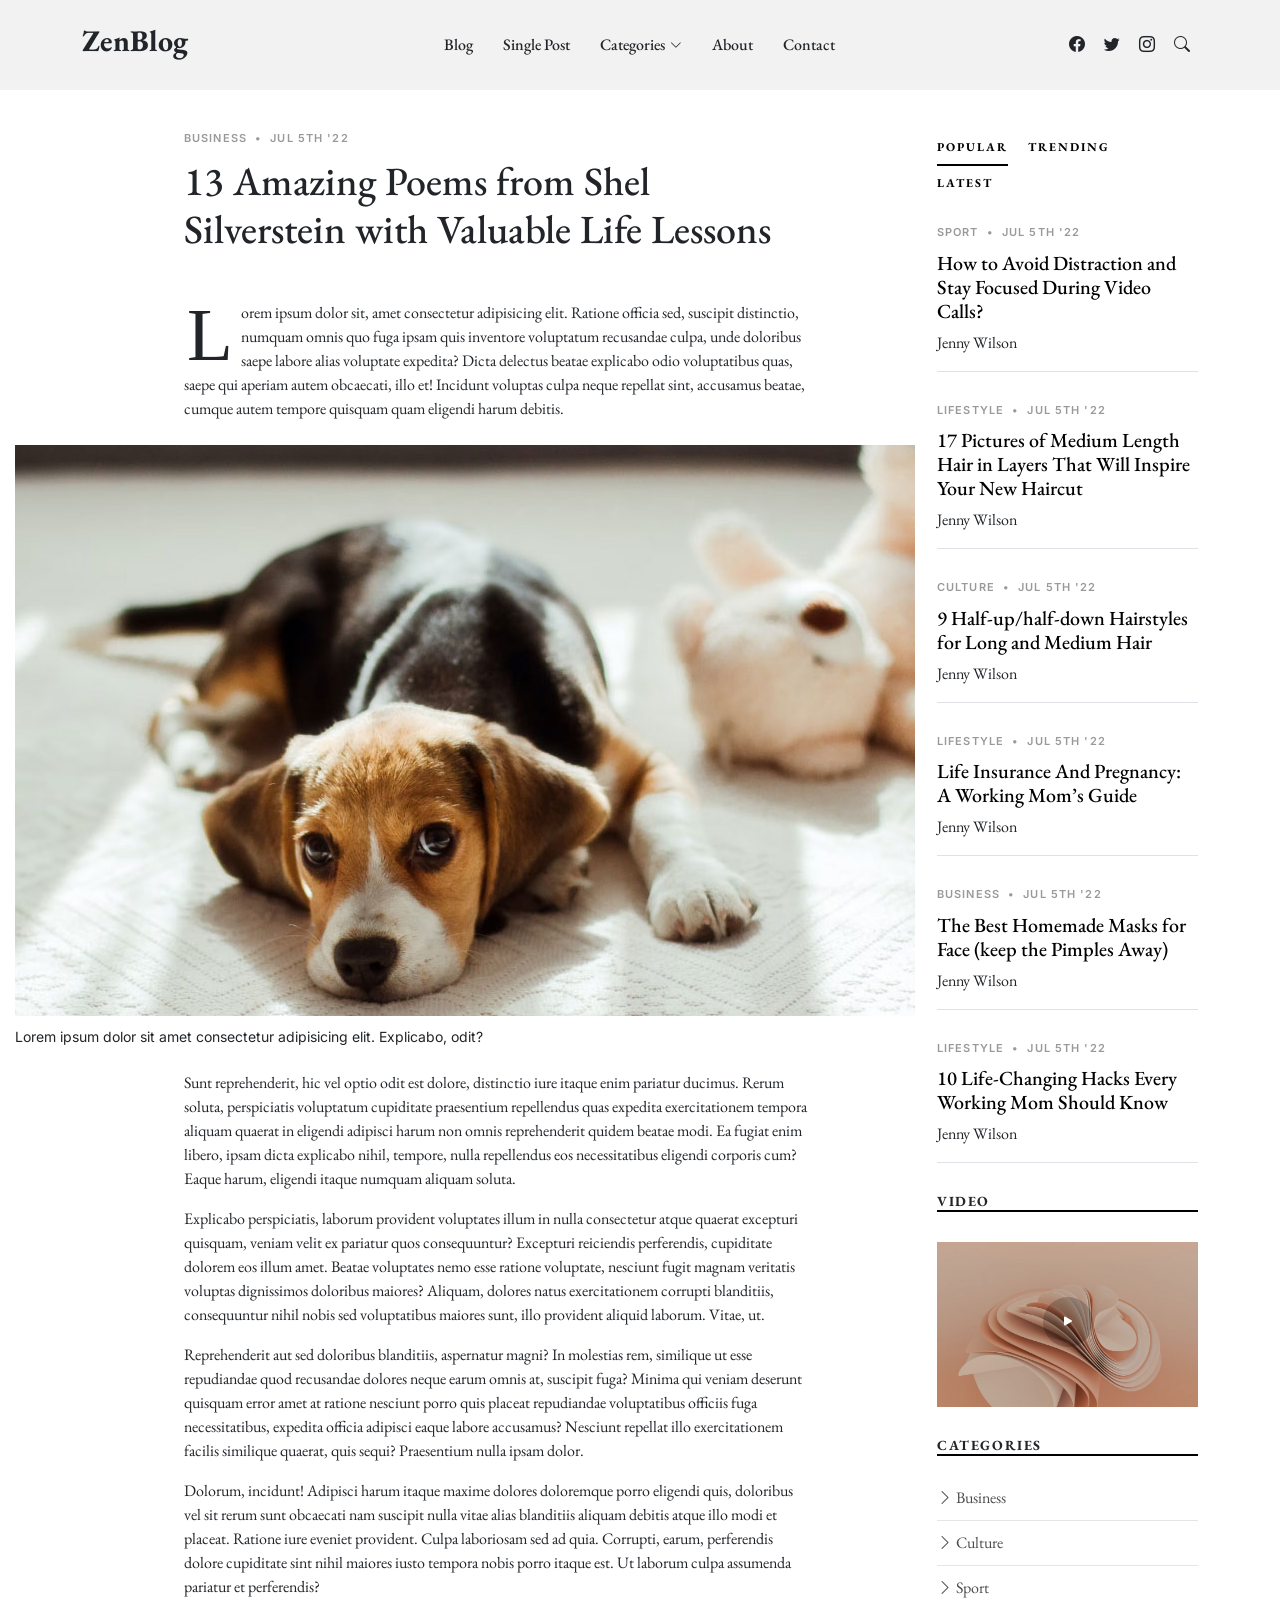
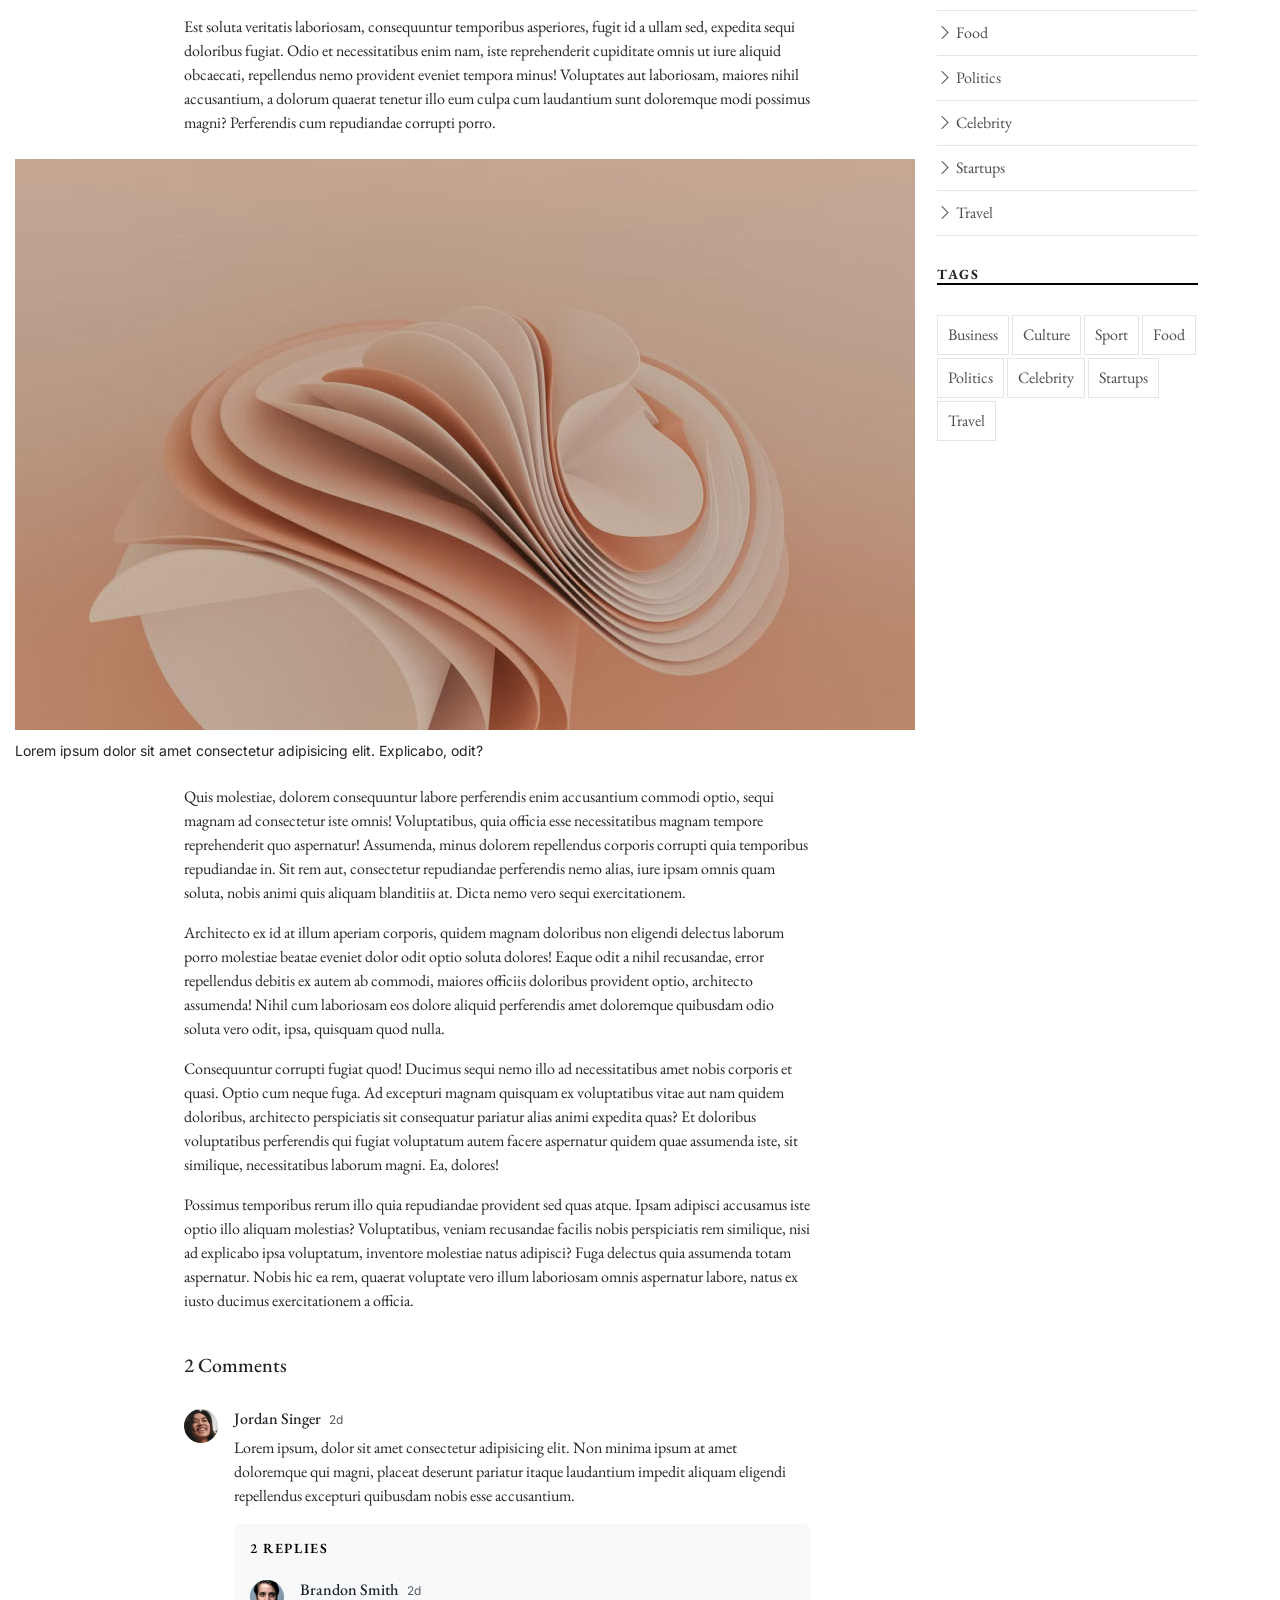
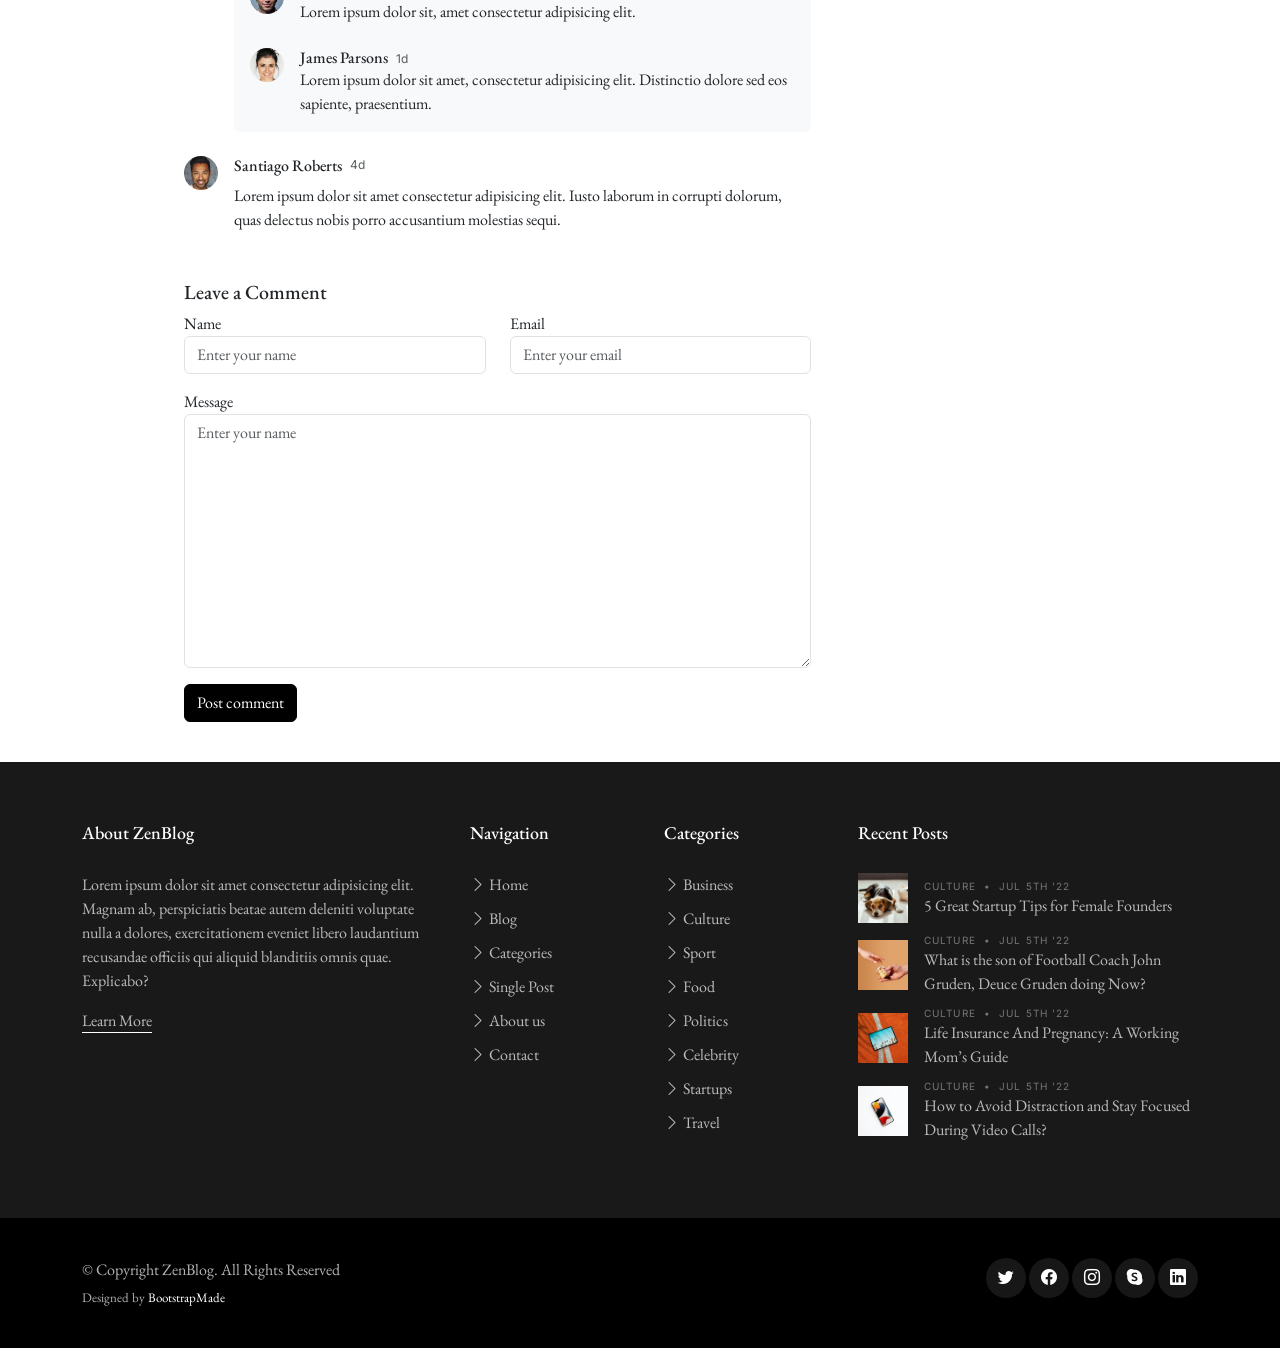
==== INTEXII/wwwroot/ZenBlog/single-post.html @ ceb9a326 "start of bootstrap" ====
<!DOCTYPE html>
<html lang="en">

<head>
  <meta charset="utf-8">
  <meta content="width=device-width, initial-scale=1.0" name="viewport">

  <title>ZenBlog Bootstrap Template - Single Post</title>
  <meta content="" name="description">
  <meta content="" name="keywords">

  <!-- Favicons -->
  <link href="assets/img/favicon.png" rel="icon">
  <link href="assets/img/apple-touch-icon.png" rel="apple-touch-icon">

  <!-- Google Fonts -->
  <link rel="preconnect" href="https://fonts.googleapis.com">
  <link rel="preconnect" href="https://fonts.gstatic.com" crossorigin>
  <link href="https://fonts.googleapis.com/css2?family=EB+Garamond:wght@400;500&family=Inter:wght@400;500&family=Playfair+Display:ital,wght@0,400;0,700;1,400;1,700&display=swap" rel="stylesheet">

  <!-- Vendor CSS Files -->
  <link href="assets/vendor/bootstrap/css/bootstrap.min.css" rel="stylesheet">
  <link href="assets/vendor/bootstrap-icons/bootstrap-icons.css" rel="stylesheet">
  <link href="assets/vendor/swiper/swiper-bundle.min.css" rel="stylesheet">
  <link href="assets/vendor/glightbox/css/glightbox.min.css" rel="stylesheet">
  <link href="assets/vendor/aos/aos.css" rel="stylesheet">

  <!-- Template Main CSS Files -->
  <link href="assets/css/variables.css" rel="stylesheet">
  <link href="assets/css/main.css" rel="stylesheet">

  <!-- =======================================================
  * Template Name: ZenBlog
  * Template URL: https://bootstrapmade.com/zenblog-bootstrap-blog-template/
  * Updated: Mar 17 2024 with Bootstrap v5.3.3
  * Author: BootstrapMade.com
  * License: https:///bootstrapmade.com/license/
  ======================================================== -->
</head>

<body>

  <!-- ======= Header ======= -->
  <header id="header" class="header d-flex align-items-center fixed-top">
    <div class="container-fluid container-xl d-flex align-items-center justify-content-between">

      <a href="index.html" class="logo d-flex align-items-center">
        <!-- Uncomment the line below if you also wish to use an image logo -->
        <!-- <img src="assets/img/logo.png" alt=""> -->
        <h1>ZenBlog</h1>
      </a>

      <nav id="navbar" class="navbar">
        <ul>
          <li><a href="index.html">Blog</a></li>
          <li><a href="single-post.html">Single Post</a></li>
          <li class="dropdown"><a href="category.html"><span>Categories</span> <i class="bi bi-chevron-down dropdown-indicator"></i></a>
            <ul>
              <li><a href="search-result.html">Search Result</a></li>
              <li><a href="#">Drop Down 1</a></li>
              <li class="dropdown"><a href="#"><span>Deep Drop Down</span> <i class="bi bi-chevron-down dropdown-indicator"></i></a>
                <ul>
                  <li><a href="#">Deep Drop Down 1</a></li>
                  <li><a href="#">Deep Drop Down 2</a></li>
                  <li><a href="#">Deep Drop Down 3</a></li>
                  <li><a href="#">Deep Drop Down 4</a></li>
                  <li><a href="#">Deep Drop Down 5</a></li>
                </ul>
              </li>
              <li><a href="#">Drop Down 2</a></li>
              <li><a href="#">Drop Down 3</a></li>
              <li><a href="#">Drop Down 4</a></li>
            </ul>
          </li>

          <li><a href="about.html">About</a></li>
          <li><a href="contact.html">Contact</a></li>
        </ul>
      </nav><!-- .navbar -->

      <div class="position-relative">
        <a href="#" class="mx-2"><span class="bi-facebook"></span></a>
        <a href="#" class="mx-2"><span class="bi-twitter"></span></a>
        <a href="#" class="mx-2"><span class="bi-instagram"></span></a>

        <a href="#" class="mx-2 js-search-open"><span class="bi-search"></span></a>
        <i class="bi bi-list mobile-nav-toggle"></i>

        <!-- ======= Search Form ======= -->
        <div class="search-form-wrap js-search-form-wrap">
          <form action="search-result.html" class="search-form">
            <span class="icon bi-search"></span>
            <input type="text" placeholder="Search" class="form-control">
            <button class="btn js-search-close"><span class="bi-x"></span></button>
          </form>
        </div><!-- End Search Form -->

      </div>

    </div>

  </header><!-- End Header -->

  <main id="main">

    <section class="single-post-content">
      <div class="container">
        <div class="row">
          <div class="col-md-9 post-content" data-aos="fade-up">

            <!-- ======= Single Post Content ======= -->
            <div class="single-post">
              <div class="post-meta"><span class="date">Business</span> <span class="mx-1">&bullet;</span> <span>Jul 5th '22</span></div>
              <h1 class="mb-5">13 Amazing Poems from Shel Silverstein with Valuable Life Lessons</h1>
              <p><span class="firstcharacter">L</span>orem ipsum dolor sit, amet consectetur adipisicing elit. Ratione officia sed, suscipit distinctio, numquam omnis quo fuga ipsam quis inventore voluptatum recusandae culpa, unde doloribus saepe labore alias voluptate expedita? Dicta delectus beatae explicabo odio voluptatibus quas, saepe qui aperiam autem obcaecati, illo et! Incidunt voluptas culpa neque repellat sint, accusamus beatae, cumque autem tempore quisquam quam eligendi harum debitis.</p>

              <figure class="my-4">
                <img src="assets/img/post-landscape-1.jpg" alt="" class="img-fluid">
                <figcaption>Lorem ipsum dolor sit amet consectetur adipisicing elit. Explicabo, odit? </figcaption>
              </figure>
              <p>Sunt reprehenderit, hic vel optio odit est dolore, distinctio iure itaque enim pariatur ducimus. Rerum soluta, perspiciatis voluptatum cupiditate praesentium repellendus quas expedita exercitationem tempora aliquam quaerat in eligendi adipisci harum non omnis reprehenderit quidem beatae modi. Ea fugiat enim libero, ipsam dicta explicabo nihil, tempore, nulla repellendus eos necessitatibus eligendi corporis cum? Eaque harum, eligendi itaque numquam aliquam soluta.</p>
              <p>Explicabo perspiciatis, laborum provident voluptates illum in nulla consectetur atque quaerat excepturi quisquam, veniam velit ex pariatur quos consequuntur? Excepturi reiciendis perferendis, cupiditate dolorem eos illum amet. Beatae voluptates nemo esse ratione voluptate, nesciunt fugit magnam veritatis voluptas dignissimos doloribus maiores? Aliquam, dolores natus exercitationem corrupti blanditiis, consequuntur nihil nobis sed voluptatibus maiores sunt, illo provident aliquid laborum. Vitae, ut.</p>
              <p>Reprehenderit aut sed doloribus blanditiis, aspernatur magni? In molestias rem, similique ut esse repudiandae quod recusandae dolores neque earum omnis at, suscipit fuga? Minima qui veniam deserunt quisquam error amet at ratione nesciunt porro quis placeat repudiandae voluptatibus officiis fuga necessitatibus, expedita officia adipisci eaque labore accusamus? Nesciunt repellat illo exercitationem facilis similique quaerat, quis sequi? Praesentium nulla ipsam dolor.</p>
              <p>Dolorum, incidunt! Adipisci harum itaque maxime dolores doloremque porro eligendi quis, doloribus vel sit rerum sunt obcaecati nam suscipit nulla vitae alias blanditiis aliquam debitis atque illo modi et placeat. Ratione iure eveniet provident. Culpa laboriosam sed ad quia. Corrupti, earum, perferendis dolore cupiditate sint nihil maiores iusto tempora nobis porro itaque est. Ut laborum culpa assumenda pariatur et perferendis?</p>
              <p>Est soluta veritatis laboriosam, consequuntur temporibus asperiores, fugit id a ullam sed, expedita sequi doloribus fugiat. Odio et necessitatibus enim nam, iste reprehenderit cupiditate omnis ut iure aliquid obcaecati, repellendus nemo provident eveniet tempora minus! Voluptates aut laboriosam, maiores nihil accusantium, a dolorum quaerat tenetur illo eum culpa cum laudantium sunt doloremque modi possimus magni? Perferendis cum repudiandae corrupti porro.</p>
              <figure class="my-4">
                <img src="assets/img/post-landscape-5.jpg" alt="" class="img-fluid">
                <figcaption>Lorem ipsum dolor sit amet consectetur adipisicing elit. Explicabo, odit? </figcaption>
              </figure>
              <p>Quis molestiae, dolorem consequuntur labore perferendis enim accusantium commodi optio, sequi magnam ad consectetur iste omnis! Voluptatibus, quia officia esse necessitatibus magnam tempore reprehenderit quo aspernatur! Assumenda, minus dolorem repellendus corporis corrupti quia temporibus repudiandae in. Sit rem aut, consectetur repudiandae perferendis nemo alias, iure ipsam omnis quam soluta, nobis animi quis aliquam blanditiis at. Dicta nemo vero sequi exercitationem.</p>
              <p>Architecto ex id at illum aperiam corporis, quidem magnam doloribus non eligendi delectus laborum porro molestiae beatae eveniet dolor odit optio soluta dolores! Eaque odit a nihil recusandae, error repellendus debitis ex autem ab commodi, maiores officiis doloribus provident optio, architecto assumenda! Nihil cum laboriosam eos dolore aliquid perferendis amet doloremque quibusdam odio soluta vero odit, ipsa, quisquam quod nulla.</p>
              <p>Consequuntur corrupti fugiat quod! Ducimus sequi nemo illo ad necessitatibus amet nobis corporis et quasi. Optio cum neque fuga. Ad excepturi magnam quisquam ex voluptatibus vitae aut nam quidem doloribus, architecto perspiciatis sit consequatur pariatur alias animi expedita quas? Et doloribus voluptatibus perferendis qui fugiat voluptatum autem facere aspernatur quidem quae assumenda iste, sit similique, necessitatibus laborum magni. Ea, dolores!</p>
              <p>Possimus temporibus rerum illo quia repudiandae provident sed quas atque. Ipsam adipisci accusamus iste optio illo aliquam molestias? Voluptatibus, veniam recusandae facilis nobis perspiciatis rem similique, nisi ad explicabo ipsa voluptatum, inventore molestiae natus adipisci? Fuga delectus quia assumenda totam aspernatur. Nobis hic ea rem, quaerat voluptate vero illum laboriosam omnis aspernatur labore, natus ex iusto ducimus exercitationem a officia.</p>
            </div><!-- End Single Post Content -->

            <!-- ======= Comments ======= -->
            <div class="comments">
              <h5 class="comment-title py-4">2 Comments</h5>
              <div class="comment d-flex mb-4">
                <div class="flex-shrink-0">
                  <div class="avatar avatar-sm rounded-circle">
                    <img class="avatar-img" src="assets/img/person-5.jpg" alt="" class="img-fluid">
                  </div>
                </div>
                <div class="flex-grow-1 ms-2 ms-sm-3">
                  <div class="comment-meta d-flex align-items-baseline">
                    <h6 class="me-2">Jordan Singer</h6>
                    <span class="text-muted">2d</span>
                  </div>
                  <div class="comment-body">
                    Lorem ipsum, dolor sit amet consectetur adipisicing elit. Non minima ipsum at amet doloremque qui magni, placeat deserunt pariatur itaque laudantium impedit aliquam eligendi repellendus excepturi quibusdam nobis esse accusantium.
                  </div>

                  <div class="comment-replies bg-light p-3 mt-3 rounded">
                    <h6 class="comment-replies-title mb-4 text-muted text-uppercase">2 replies</h6>

                    <div class="reply d-flex mb-4">
                      <div class="flex-shrink-0">
                        <div class="avatar avatar-sm rounded-circle">
                          <img class="avatar-img" src="assets/img/person-4.jpg" alt="" class="img-fluid">
                        </div>
                      </div>
                      <div class="flex-grow-1 ms-2 ms-sm-3">
                        <div class="reply-meta d-flex align-items-baseline">
                          <h6 class="mb-0 me-2">Brandon Smith</h6>
                          <span class="text-muted">2d</span>
                        </div>
                        <div class="reply-body">
                          Lorem ipsum dolor sit, amet consectetur adipisicing elit.
                        </div>
                      </div>
                    </div>
                    <div class="reply d-flex">
                      <div class="flex-shrink-0">
                        <div class="avatar avatar-sm rounded-circle">
                          <img class="avatar-img" src="assets/img/person-3.jpg" alt="" class="img-fluid">
                        </div>
                      </div>
                      <div class="flex-grow-1 ms-2 ms-sm-3">
                        <div class="reply-meta d-flex align-items-baseline">
                          <h6 class="mb-0 me-2">James Parsons</h6>
                          <span class="text-muted">1d</span>
                        </div>
                        <div class="reply-body">
                          Lorem ipsum dolor sit amet, consectetur adipisicing elit. Distinctio dolore sed eos sapiente, praesentium.
                        </div>
                      </div>
                    </div>
                  </div>
                </div>
              </div>
              <div class="comment d-flex">
                <div class="flex-shrink-0">
                  <div class="avatar avatar-sm rounded-circle">
                    <img class="avatar-img" src="assets/img/person-2.jpg" alt="" class="img-fluid">
                  </div>
                </div>
                <div class="flex-shrink-1 ms-2 ms-sm-3">
                  <div class="comment-meta d-flex">
                    <h6 class="me-2">Santiago Roberts</h6>
                    <span class="text-muted">4d</span>
                  </div>
                  <div class="comment-body">
                    Lorem ipsum dolor sit amet consectetur adipisicing elit. Iusto laborum in corrupti dolorum, quas delectus nobis porro accusantium molestias sequi.
                  </div>
                </div>
              </div>
            </div><!-- End Comments -->

            <!-- ======= Comments Form ======= -->
            <div class="row justify-content-center mt-5">

              <div class="col-lg-12">
                <h5 class="comment-title">Leave a Comment</h5>
                <div class="row">
                  <div class="col-lg-6 mb-3">
                    <label for="comment-name">Name</label>
                    <input type="text" class="form-control" id="comment-name" placeholder="Enter your name">
                  </div>
                  <div class="col-lg-6 mb-3">
                    <label for="comment-email">Email</label>
                    <input type="text" class="form-control" id="comment-email" placeholder="Enter your email">
                  </div>
                  <div class="col-12 mb-3">
                    <label for="comment-message">Message</label>

                    <textarea class="form-control" id="comment-message" placeholder="Enter your name" cols="30" rows="10"></textarea>
                  </div>
                  <div class="col-12">
                    <input type="submit" class="btn btn-primary" value="Post comment">
                  </div>
                </div>
              </div>
            </div><!-- End Comments Form -->

          </div>
          <div class="col-md-3">
            <!-- ======= Sidebar ======= -->
            <div class="aside-block">

              <ul class="nav nav-pills custom-tab-nav mb-4" id="pills-tab" role="tablist">
                <li class="nav-item" role="presentation">
                  <button class="nav-link active" id="pills-popular-tab" data-bs-toggle="pill" data-bs-target="#pills-popular" type="button" role="tab" aria-controls="pills-popular" aria-selected="true">Popular</button>
                </li>
                <li class="nav-item" role="presentation">
                  <button class="nav-link" id="pills-trending-tab" data-bs-toggle="pill" data-bs-target="#pills-trending" type="button" role="tab" aria-controls="pills-trending" aria-selected="false">Trending</button>
                </li>
                <li class="nav-item" role="presentation">
                  <button class="nav-link" id="pills-latest-tab" data-bs-toggle="pill" data-bs-target="#pills-latest" type="button" role="tab" aria-controls="pills-latest" aria-selected="false">Latest</button>
                </li>
              </ul>

              <div class="tab-content" id="pills-tabContent">

                <!-- Popular -->
                <div class="tab-pane fade show active" id="pills-popular" role="tabpanel" aria-labelledby="pills-popular-tab">
                  <div class="post-entry-1 border-bottom">
                    <div class="post-meta"><span class="date">Sport</span> <span class="mx-1">&bullet;</span> <span>Jul 5th '22</span></div>
                    <h2 class="mb-2"><a href="#">How to Avoid Distraction and Stay Focused During Video Calls?</a></h2>
                    <span class="author mb-3 d-block">Jenny Wilson</span>
                  </div>

                  <div class="post-entry-1 border-bottom">
                    <div class="post-meta"><span class="date">Lifestyle</span> <span class="mx-1">&bullet;</span> <span>Jul 5th '22</span></div>
                    <h2 class="mb-2"><a href="#">17 Pictures of Medium Length Hair in Layers That Will Inspire Your New Haircut</a></h2>
                    <span class="author mb-3 d-block">Jenny Wilson</span>
                  </div>

                  <div class="post-entry-1 border-bottom">
                    <div class="post-meta"><span class="date">Culture</span> <span class="mx-1">&bullet;</span> <span>Jul 5th '22</span></div>
                    <h2 class="mb-2"><a href="#">9 Half-up/half-down Hairstyles for Long and Medium Hair</a></h2>
                    <span class="author mb-3 d-block">Jenny Wilson</span>
                  </div>

                  <div class="post-entry-1 border-bottom">
                    <div class="post-meta"><span class="date">Lifestyle</span> <span class="mx-1">&bullet;</span> <span>Jul 5th '22</span></div>
                    <h2 class="mb-2"><a href="#">Life Insurance And Pregnancy: A Working Mom’s Guide</a></h2>
                    <span class="author mb-3 d-block">Jenny Wilson</span>
                  </div>

                  <div class="post-entry-1 border-bottom">
                    <div class="post-meta"><span class="date">Business</span> <span class="mx-1">&bullet;</span> <span>Jul 5th '22</span></div>
                    <h2 class="mb-2"><a href="#">The Best Homemade Masks for Face (keep the Pimples Away)</a></h2>
                    <span class="author mb-3 d-block">Jenny Wilson</span>
                  </div>

                  <div class="post-entry-1 border-bottom">
                    <div class="post-meta"><span class="date">Lifestyle</span> <span class="mx-1">&bullet;</span> <span>Jul 5th '22</span></div>
                    <h2 class="mb-2"><a href="#">10 Life-Changing Hacks Every Working Mom Should Know</a></h2>
                    <span class="author mb-3 d-block">Jenny Wilson</span>
                  </div>
                </div> <!-- End Popular -->

                <!-- Trending -->
                <div class="tab-pane fade" id="pills-trending" role="tabpanel" aria-labelledby="pills-trending-tab">
                  <div class="post-entry-1 border-bottom">
                    <div class="post-meta"><span class="date">Lifestyle</span> <span class="mx-1">&bullet;</span> <span>Jul 5th '22</span></div>
                    <h2 class="mb-2"><a href="#">17 Pictures of Medium Length Hair in Layers That Will Inspire Your New Haircut</a></h2>
                    <span class="author mb-3 d-block">Jenny Wilson</span>
                  </div>

                  <div class="post-entry-1 border-bottom">
                    <div class="post-meta"><span class="date">Culture</span> <span class="mx-1">&bullet;</span> <span>Jul 5th '22</span></div>
                    <h2 class="mb-2"><a href="#">9 Half-up/half-down Hairstyles for Long and Medium Hair</a></h2>
                    <span class="author mb-3 d-block">Jenny Wilson</span>
                  </div>

                  <div class="post-entry-1 border-bottom">
                    <div class="post-meta"><span class="date">Lifestyle</span> <span class="mx-1">&bullet;</span> <span>Jul 5th '22</span></div>
                    <h2 class="mb-2"><a href="#">Life Insurance And Pregnancy: A Working Mom’s Guide</a></h2>
                    <span class="author mb-3 d-block">Jenny Wilson</span>
                  </div>

                  <div class="post-entry-1 border-bottom">
                    <div class="post-meta"><span class="date">Sport</span> <span class="mx-1">&bullet;</span> <span>Jul 5th '22</span></div>
                    <h2 class="mb-2"><a href="#">How to Avoid Distraction and Stay Focused During Video Calls?</a></h2>
                    <span class="author mb-3 d-block">Jenny Wilson</span>
                  </div>
                  <div class="post-entry-1 border-bottom">
                    <div class="post-meta"><span class="date">Business</span> <span class="mx-1">&bullet;</span> <span>Jul 5th '22</span></div>
                    <h2 class="mb-2"><a href="#">The Best Homemade Masks for Face (keep the Pimples Away)</a></h2>
                    <span class="author mb-3 d-block">Jenny Wilson</span>
                  </div>

                  <div class="post-entry-1 border-bottom">
                    <div class="post-meta"><span class="date">Lifestyle</span> <span class="mx-1">&bullet;</span> <span>Jul 5th '22</span></div>
                    <h2 class="mb-2"><a href="#">10 Life-Changing Hacks Every Working Mom Should Know</a></h2>
                    <span class="author mb-3 d-block">Jenny Wilson</span>
                  </div>
                </div> <!-- End Trending -->

                <!-- Latest -->
                <div class="tab-pane fade" id="pills-latest" role="tabpanel" aria-labelledby="pills-latest-tab">
                  <div class="post-entry-1 border-bottom">
                    <div class="post-meta"><span class="date">Lifestyle</span> <span class="mx-1">&bullet;</span> <span>Jul 5th '22</span></div>
                    <h2 class="mb-2"><a href="#">Life Insurance And Pregnancy: A Working Mom’s Guide</a></h2>
                    <span class="author mb-3 d-block">Jenny Wilson</span>
                  </div>

                  <div class="post-entry-1 border-bottom">
                    <div class="post-meta"><span class="date">Business</span> <span class="mx-1">&bullet;</span> <span>Jul 5th '22</span></div>
                    <h2 class="mb-2"><a href="#">The Best Homemade Masks for Face (keep the Pimples Away)</a></h2>
                    <span class="author mb-3 d-block">Jenny Wilson</span>
                  </div>

                  <div class="post-entry-1 border-bottom">
                    <div class="post-meta"><span class="date">Lifestyle</span> <span class="mx-1">&bullet;</span> <span>Jul 5th '22</span></div>
                    <h2 class="mb-2"><a href="#">10 Life-Changing Hacks Every Working Mom Should Know</a></h2>
                    <span class="author mb-3 d-block">Jenny Wilson</span>
                  </div>

                  <div class="post-entry-1 border-bottom">
                    <div class="post-meta"><span class="date">Sport</span> <span class="mx-1">&bullet;</span> <span>Jul 5th '22</span></div>
                    <h2 class="mb-2"><a href="#">How to Avoid Distraction and Stay Focused During Video Calls?</a></h2>
                    <span class="author mb-3 d-block">Jenny Wilson</span>
                  </div>

                  <div class="post-entry-1 border-bottom">
                    <div class="post-meta"><span class="date">Lifestyle</span> <span class="mx-1">&bullet;</span> <span>Jul 5th '22</span></div>
                    <h2 class="mb-2"><a href="#">17 Pictures of Medium Length Hair in Layers That Will Inspire Your New Haircut</a></h2>
                    <span class="author mb-3 d-block">Jenny Wilson</span>
                  </div>

                  <div class="post-entry-1 border-bottom">
                    <div class="post-meta"><span class="date">Culture</span> <span class="mx-1">&bullet;</span> <span>Jul 5th '22</span></div>
                    <h2 class="mb-2"><a href="#">9 Half-up/half-down Hairstyles for Long and Medium Hair</a></h2>
                    <span class="author mb-3 d-block">Jenny Wilson</span>
                  </div>

                </div> <!-- End Latest -->

              </div>
            </div>

            <div class="aside-block">
              <h3 class="aside-title">Video</h3>
              <div class="video-post">
                <a href="https://www.youtube.com/watch?v=AiFfDjmd0jU" class="glightbox link-video">
                  <span class="bi-play-fill"></span>
                  <img src="assets/img/post-landscape-5.jpg" alt="" class="img-fluid">
                </a>
              </div>
            </div><!-- End Video -->

            <div class="aside-block">
              <h3 class="aside-title">Categories</h3>
              <ul class="aside-links list-unstyled">
                <li><a href="category.html"><i class="bi bi-chevron-right"></i> Business</a></li>
                <li><a href="category.html"><i class="bi bi-chevron-right"></i> Culture</a></li>
                <li><a href="category.html"><i class="bi bi-chevron-right"></i> Sport</a></li>
                <li><a href="category.html"><i class="bi bi-chevron-right"></i> Food</a></li>
                <li><a href="category.html"><i class="bi bi-chevron-right"></i> Politics</a></li>
                <li><a href="category.html"><i class="bi bi-chevron-right"></i> Celebrity</a></li>
                <li><a href="category.html"><i class="bi bi-chevron-right"></i> Startups</a></li>
                <li><a href="category.html"><i class="bi bi-chevron-right"></i> Travel</a></li>
              </ul>
            </div><!-- End Categories -->

            <div class="aside-block">
              <h3 class="aside-title">Tags</h3>
              <ul class="aside-tags list-unstyled">
                <li><a href="category.html">Business</a></li>
                <li><a href="category.html">Culture</a></li>
                <li><a href="category.html">Sport</a></li>
                <li><a href="category.html">Food</a></li>
                <li><a href="category.html">Politics</a></li>
                <li><a href="category.html">Celebrity</a></li>
                <li><a href="category.html">Startups</a></li>
                <li><a href="category.html">Travel</a></li>
              </ul>
            </div><!-- End Tags -->

          </div>
        </div>
      </div>
    </section>
  </main><!-- End #main -->

  <!-- ======= Footer ======= -->
  <footer id="footer" class="footer">

    <div class="footer-content">
      <div class="container">

        <div class="row g-5">
          <div class="col-lg-4">
            <h3 class="footer-heading">About ZenBlog</h3>
            <p>Lorem ipsum dolor sit amet consectetur adipisicing elit. Magnam ab, perspiciatis beatae autem deleniti voluptate nulla a dolores, exercitationem eveniet libero laudantium recusandae officiis qui aliquid blanditiis omnis quae. Explicabo?</p>
            <p><a href="about.html" class="footer-link-more">Learn More</a></p>
          </div>
          <div class="col-6 col-lg-2">
            <h3 class="footer-heading">Navigation</h3>
            <ul class="footer-links list-unstyled">
              <li><a href="index.html"><i class="bi bi-chevron-right"></i> Home</a></li>
              <li><a href="index.html"><i class="bi bi-chevron-right"></i> Blog</a></li>
              <li><a href="category.html"><i class="bi bi-chevron-right"></i> Categories</a></li>
              <li><a href="single-post.html"><i class="bi bi-chevron-right"></i> Single Post</a></li>
              <li><a href="about.html"><i class="bi bi-chevron-right"></i> About us</a></li>
              <li><a href="contact.html"><i class="bi bi-chevron-right"></i> Contact</a></li>
            </ul>
          </div>
          <div class="col-6 col-lg-2">
            <h3 class="footer-heading">Categories</h3>
            <ul class="footer-links list-unstyled">
              <li><a href="category.html"><i class="bi bi-chevron-right"></i> Business</a></li>
              <li><a href="category.html"><i class="bi bi-chevron-right"></i> Culture</a></li>
              <li><a href="category.html"><i class="bi bi-chevron-right"></i> Sport</a></li>
              <li><a href="category.html"><i class="bi bi-chevron-right"></i> Food</a></li>
              <li><a href="category.html"><i class="bi bi-chevron-right"></i> Politics</a></li>
              <li><a href="category.html"><i class="bi bi-chevron-right"></i> Celebrity</a></li>
              <li><a href="category.html"><i class="bi bi-chevron-right"></i> Startups</a></li>
              <li><a href="category.html"><i class="bi bi-chevron-right"></i> Travel</a></li>

            </ul>
          </div>

          <div class="col-lg-4">
            <h3 class="footer-heading">Recent Posts</h3>

            <ul class="footer-links footer-blog-entry list-unstyled">
              <li>
                <a href="single-post.html" class="d-flex align-items-center">
                  <img src="assets/img/post-sq-1.jpg" alt="" class="img-fluid me-3">
                  <div>
                    <div class="post-meta d-block"><span class="date">Culture</span> <span class="mx-1">&bullet;</span> <span>Jul 5th '22</span></div>
                    <span>5 Great Startup Tips for Female Founders</span>
                  </div>
                </a>
              </li>

              <li>
                <a href="single-post.html" class="d-flex align-items-center">
                  <img src="assets/img/post-sq-2.jpg" alt="" class="img-fluid me-3">
                  <div>
                    <div class="post-meta d-block"><span class="date">Culture</span> <span class="mx-1">&bullet;</span> <span>Jul 5th '22</span></div>
                    <span>What is the son of Football Coach John Gruden, Deuce Gruden doing Now?</span>
                  </div>
                </a>
              </li>

              <li>
                <a href="single-post.html" class="d-flex align-items-center">
                  <img src="assets/img/post-sq-3.jpg" alt="" class="img-fluid me-3">
                  <div>
                    <div class="post-meta d-block"><span class="date">Culture</span> <span class="mx-1">&bullet;</span> <span>Jul 5th '22</span></div>
                    <span>Life Insurance And Pregnancy: A Working Mom’s Guide</span>
                  </div>
                </a>
              </li>

              <li>
                <a href="single-post.html" class="d-flex align-items-center">
                  <img src="assets/img/post-sq-4.jpg" alt="" class="img-fluid me-3">
                  <div>
                    <div class="post-meta d-block"><span class="date">Culture</span> <span class="mx-1">&bullet;</span> <span>Jul 5th '22</span></div>
                    <span>How to Avoid Distraction and Stay Focused During Video Calls?</span>
                  </div>
                </a>
              </li>

            </ul>

          </div>
        </div>
      </div>
    </div>

    <div class="footer-legal">
      <div class="container">

        <div class="row justify-content-between">
          <div class="col-md-6 text-center text-md-start mb-3 mb-md-0">
            <div class="copyright">
              © Copyright <strong><span>ZenBlog</span></strong>. All Rights Reserved
            </div>

            <div class="credits">
              <!-- All the links in the footer should remain intact. -->
              <!-- You can delete the links only if you purchased the pro version. -->
              <!-- Licensing information: https://bootstrapmade.com/license/ -->
              <!-- Purchase the pro version with working PHP/AJAX contact form: https://bootstrapmade.com/herobiz-bootstrap-business-template/ -->
              Designed by <a href="https://bootstrapmade.com/">BootstrapMade</a>
            </div>

          </div>

          <div class="col-md-6">
            <div class="social-links mb-3 mb-lg-0 text-center text-md-end">
              <a href="#" class="twitter"><i class="bi bi-twitter"></i></a>
              <a href="#" class="facebook"><i class="bi bi-facebook"></i></a>
              <a href="#" class="instagram"><i class="bi bi-instagram"></i></a>
              <a href="#" class="google-plus"><i class="bi bi-skype"></i></a>
              <a href="#" class="linkedin"><i class="bi bi-linkedin"></i></a>
            </div>

          </div>

        </div>

      </div>
    </div>

  </footer>

  <a href="#" class="scroll-top d-flex align-items-center justify-content-center"><i class="bi bi-arrow-up-short"></i></a>

  <!-- Vendor JS Files -->
  <script src="assets/vendor/bootstrap/js/bootstrap.bundle.min.js"></script>
  <script src="assets/vendor/swiper/swiper-bundle.min.js"></script>
  <script src="assets/vendor/glightbox/js/glightbox.min.js"></script>
  <script src="assets/vendor/aos/aos.js"></script>
  <script src="assets/vendor/php-email-form/validate.js"></script>

  <!-- Template Main JS File -->
  <script src="assets/js/main.js"></script>

</body>

</html>
---- INTEXII/wwwroot/ZenBlog/assets/css/variables.css ----
/**
* Template Name: ZenBlog
* File: variables.css
* Description: Easily customize colors, typography, and other repetitive properties used in the template main stylesheet file main.css
* 
* Template URL: https://bootstrapmade.com/zenblog-bootstrap-blog-template/
* Author: BootstrapMade.com
* License: https://bootstrapmade.com/license/
* 
* Contents:
* 1. ZenBlog template variables 
* 2. Override default Bootstrap variables
* 3. Set color and background class names
*
* Learn more about CSS variables at https://developer.mozilla.org/en-US/docs/Web/CSS/Using_CSS_custom_properties
*/

/*--------------------------------------------------------------
# 1. ZenBlog template variables 
--------------------------------------------------------------*/
:root {

  /* Fonts */
  --font-default: 'EB Garamond', system-ui, -apple-system, "Segoe UI", Roboto, "Helvetica Neue", Arial, "Noto Sans", "Liberation Sans", sans-serif, "Apple Color Emoji", "Segoe UI Emoji", "Segoe UI Symbol", "Noto Color Emoji";
  --font-primary: 'EB Garamond', serif; /*'Playfair Display', serif;*/
  --font-secondary: 'Inter', sans-serif;

  /* Colors */
  /* The *-rgb color names are simply the RGB converted value of the corresponding color for use in the rgba() function */

  /* Default text color */
  --color-default: #212529;
  --color-default-rgb: 33, 37, 41;

  /* Defult links color */
  --color-links: #212529;
  --color-links-hover: #15171a;

  /* Primay colors */
  --color-primary: #212529;
  --color-primary-light: #26282c;
  --color-primary-dark: #0b0c0e;

  --color-primary-rgb: 33, 37, 41;
  --color-primary-light-rgb: 38, 40, 44;
  --color-primary-dark-rgb: 11, 12, 14;

  /* Secondary colors */
  --color-secondary: #596d80;
  --color-secondary-light: #8498aa;
  --color-secondary-dark: #404f5c;

  --color-secondary-rgb: 89, 109, 128;
  --color-secondary-light-rgb: 132, 152, 170;
  --color-secondary-dark-rgb: 64, 79, 92;

  /* General colors */
  --color-blue: #0d6efd;
  --color-blue-rgb: 13, 110, 253;

  --color-indigo: #6610f2;
  --color-indigo-rgb: 102, 16, 242;

  --color-purple: #6f42c1;
  --color-purple-rgb: 111, 66, 193;
  
  --color-pink: #f3268c;
  --color-pink-rgb: 243, 38, 140;

  --color-red: #df1529;
  --color-red-rgb: 223, 21, 4;

  --color-orange: #fd7e14;
  --color-orange-rgb: 253, 126, 20;

  --color-yellow: #ffc107;
  --color-yellow-rgb: 255, 193, 7;

  --color-green: #059652;
  --color-green-rgb: 5, 150, 82;

  --color-teal: #20c997;
  --color-teal-rgb: 32, 201, 151;

  --color-cyan: #0dcaf0;
  --color-cyan-rgb: 13, 202, 240;

  --color-white: #ffffff;
  --color-white-rgb: 255, 255, 255;

  --color-gray: #6c757d;
  --color-gray-rgb: 108, 117, 125;

  --color-black: #000000;
  --color-black-rgb: 0, 0, 0;
}

/*--------------------------------------------------------------
# 2. Override default Bootstrap variables
--------------------------------------------------------------*/
:root {
  --bs-blue: var(--color-blue);
  --bs-indigo: var(--color-indigo);
  --bs-purple: var(--color-purple);
  --bs-pink: var(--color-pink);
  --bs-red: var(--color-red);
  --bs-orange: var(--color-orange);
  --bs-yellow: var(--color-yellow);
  --bs-green: var(--color-green);
  --bs-teal: var(--color-teal);
  --bs-cyan: var(--color-cyan);
  --bs-white: var(--color-white);
  --bs-gray: var(--color-gray);
  --bs-gray-dark: #343a40;
  --bs-gray-100: #f8f9fa;
  --bs-gray-200: #e9ecef;
  --bs-gray-300: #dee2e6;
  --bs-gray-400: #ced4da;
  --bs-gray-500: #adb5bd;
  --bs-gray-600: #6c757d;
  --bs-gray-700: #495057;
  --bs-gray-800: #343a40;
  --bs-gray-900: #212529;
  --bs-primary: var(--color-blue);
  --bs-secondary: var(--color-blue);
  --bs-success: #198754;
  --bs-info: #0dcaf0;
  --bs-warning: #ffc107;
  --bs-danger: #dc3545;
  --bs-light: #f8f9fa;
  --bs-dark: #212529;
  --bs-primary-rgb: var(--color-primary-rgb);
  --bs-secondary-rgb: var(--color-secondary-rgb);
  --bs-success-rgb: 25, 135, 84;
  --bs-info-rgb: 13, 202, 240;
  --bs-warning-rgb: 255, 193, 7;
  --bs-danger-rgb: 220, 53, 69;
  --bs-light-rgb: 248, 249, 250;
  --bs-dark-rgb: 33, 37, 41;
  --bs-white-rgb: var(--color-white-rgb);
  --bs-black-rgb: var(--color-black-rgb);
  --bs-body-color-rgb: var(--color-default-rgb);
  --bs-body-bg-rgb: 255, 255, 255;
  --bs-font-sans-serif: var(--font-default);
  --bs-font-monospace: SFMono-Regular, Menlo, Monaco, Consolas, "Liberation Mono", "Courier New", monospace;
  --bs-gradient: linear-gradient(180deg, rgba(255, 255, 255, 0.15), rgba(255, 255, 255, 0));
  --bs-body-font-family: var(--font-default);
  --bs-body-font-size: 1rem;
  --bs-body-font-weight: 400;
  --bs-body-line-height: 1.5;
  --bs-body-color: var(--color-default);
  --bs-body-bg: #fff;
}

/*--------------------------------------------------------------
# 3. Set color and background class names
--------------------------------------------------------------*/
/* Fonts */
.font-default { font-family: var(--font-default) !important; }
.font-primary { font-family: var(--font-primary) !important;}
.font-secondary { font-family: var(--font-secondary) !important; }

/* Text Colors */
.color-default { color: var(--color-default) !important; }
.color-links { color: var(--color-links) !important; }
.color-links:hover { color: var(--color-links-hover) !important; }
.color-primary { color: var(--color-primary) !important; }
.color-primary-light { color: var(--color-primary-light) !important; }
.color-primary-dark { color: var(--color-primary-dark) !important; }
.color-secondary { color: var(--color-secondary) !important; }
.color-secondary-light { color: var(--color-secondary-light) !important; }
.color-secondary-dark { color: var(--color-secondary-dark) !important; }
.color-blue { color: var(--color-blue) !important; }
.color-indigo { color: var(--color-indigo) !important; }
.color-purple { color: var(--color-purple) !important; }
.color-pink { color: var(--color-pink) !important; }
.color-red { color: var(--color-red) !important; }
.color-orange { color: var(--color-orange) !important; }
.color-yellow { color: var(--color-yellow) !important; }
.color-green { color: var(--color-green) !important; }
.color-teal { color: var(--color-teal) !important; }
.color-cyan { color: var(--color-cyan) !important; }
.color-white { color: var(--color-white) !important; }
.color-gray { color: var(--color-gray) !important; }
.color-black { color: var(--color-black) !important; }

/* Background Colors */
.bg-default { background-color: var(--color-default) !important; }
.bg-primary { background-color: var(--color-primary) !important; }
.bg-primary-light { background-color: var(--color-primary-light) !important; }
.bg-primary-dark { background-color: var(--color-primary-dark) !important; }
.bg-secondary { background-color: var(--color-secondary) !important; }
.bg-secondary-light { background-color: var(--color-secondary-light) !important; }
.bg-secondary-dark { background-color: var(--color-secondary-dark) !important; }
.bg-blue { background-color: var(--color-blue) !important; }
.bg-indigo { background-color: var(--color-indigo) !important; }
.bg-purple { background-color: var(--color-purple) !important; }
.bg-pink { background-color: var(--color-pink) !important; }
.bg-red { background-color: var(--color-red) !important; }
.bg-orange { background-color: var(--color-orange) !important; }
.bg-yellow { background-color: var(--color-yellow) !important; }
.bg-green { background-color: var(--color-green) !important; }
.bg-teal { background-color: var(--color-teal) !important; }
.bg-cyan { background-color: var(--color-cyan) !important; }
.bg-white { background-color: var(--color-white) !important; }
.bg-gray { background-color: var(--color-gray) !important; }
.bg-black { background-color: var(--color-black) !important; }
---- INTEXII/wwwroot/ZenBlog/assets/css/main.css ----
/**
* Template Name: ZenBlog
* Template URL: https://bootstrapmade.com/zenblog-bootstrap-blog-template/
* Updated: Mar 17 2024 with Bootstrap v5.3.3
* Author: BootstrapMade.com
* License: https:///bootstrapmade.com/license/
*/

/**
* Check out variables.css for easy customization of colors, typography, and other repetitive properties
*/
/*--------------------------------------------------------------
# General
--------------------------------------------------------------*/
:root {
  scroll-behavior: smooth;
}

body {
  color: rgba(var(--color-primary-rgb), 1);
}

a {
  color: var(--color-links);
  text-decoration: none;
}

a:hover {
  color: var(--color-links-hover);
  text-decoration: none;
}

h1,
h2,
h3,
h4,
h5,
h6 {
  font-family: var(--font-primary);
}

#main {
  margin-top: 90px;
}

/*--------------------------------------------------------------
# Sections & Section Header
--------------------------------------------------------------*/
section {
  padding: 40px 0;
  overflow: hidden;
}

.section-header {
  border-bottom: 2px solid var(--color-black);
}

.section-header h2 {
  font-size: 50px;
  color: var(--color-black);
}

.section-header p {
  margin-bottom: 0;
}

/*--------------------------------------------------------------
# Scroll top button
--------------------------------------------------------------*/
.scroll-top {
  position: fixed;
  visibility: hidden;
  opacity: 0;
  right: 15px;
  bottom: 15px;
  z-index: 99999;
  background: var(--color-primary);
  width: 40px;
  height: 40px;
  border-radius: 4px;
  transition: all 0.4s;
}

.scroll-top i {
  font-size: 24px;
  color: #fff;
  line-height: 0;
}

.scroll-top:hover {
  background: rgba(var(--color-primary-rgb), 0.8);
  color: #fff;
}

.scroll-top.active {
  visibility: visible;
  opacity: 1;
}

/*--------------------------------------------------------------
# Page title
--------------------------------------------------------------*/
.page-title {
  font-size: 70px;
  color: var(--color-black);
}

/* Form Input Fieldds */
.form-control:active,
.form-control:focus {
  outline: none;
  box-shadow: none;
  border-color: var(--color-black);
}

.btn:active,
.btn:focus {
  outline: none;
}

.btn.btn-primary {
  background-color: var(--color-black);
  color: var(--color-white);
  border-color: var(--color-black);
}

/*--------------------------------------------------------------
# Header
--------------------------------------------------------------*/
.header {
  height: 90px;
  transition: all 0.5s;
  z-index: 997;
  background: #f2f2f2;
}

.header.sticked {
  height: 70px;
}

.header .logo img {
  max-height: 40px;
  margin-right: 6px;
}

.header .logo h1 {
  font-size: 30px;
  font-weight: 700;
  color: var(--color-default);
  font-family: var(--font-primary);
}

.search-form-wrap {
  position: absolute;
  right: 0;
  top: 0;
  z-index: 9;
  transition: 0.3s all ease;
  visibility: hidden;
  opacity: 0;
}

.search-form-wrap .search-form {
  position: relative;
}

.search-form-wrap .search-form .form-control {
  width: 300px;
  border: none;
  box-shadow: 0 15px 20px -10px rgba(var(--color-black-rgb), 0.1);
  padding-left: 40px;
  padding-right: 40px;
}

.search-form-wrap .search-form .form-control:active,
.search-form-wrap .search-form .form-control:focus {
  outline: none;
  box-shadow: none;
}

.search-form-wrap .search-form .icon {
  position: absolute;
  left: 0;
  top: 7px;
  opacity: 0.5;
  left: 10px;
}

.search-form-wrap .search-form .btn {
  position: absolute;
  top: 2px;
  right: 4px;
  padding: 0;
  margin: 0;
  line-height: 1;
  font-size: 30px;
}

.search-form-wrap .search-form .btn:active,
.search-form-wrap .search-form .btn:focus {
  outline: none;
  box-shadow: none;
}

.search-form-wrap.active {
  visibility: visible;
  opacity: 1;
}

section {
  scroll-margin-top: 70px;
}

/*--------------------------------------------------------------
# Desktop Navigation 
--------------------------------------------------------------*/
@media (min-width: 1280px) {
  .navbar {
    padding: 0;
  }

  .navbar ul {
    margin: 0;
    padding: 0;
    display: flex;
    list-style: none;
    align-items: center;
  }

  .navbar li {
    position: relative;
  }

  .navbar a,
  .navbar a:focus {
    display: flex;
    align-items: center;
    justify-content: space-between;
    padding: 10px 0 10px 30px;
    font-family: var(--font-default);
    font-size: 16px;
    font-weight: 500;
    color: rgba(var(--color-default-rgb), 1);
    white-space: nowrap;
    transition: 0.3s;
  }

  .navbar a i,
  .navbar a:focus i {
    font-size: 12px;
    line-height: 0;
    margin-left: 5px;
  }

  .navbar a:hover,
  .navbar .active,
  .navbar .active:focus,
  .navbar li:hover>a {
    color: var(--color-default);
  }

  .navbar .getstarted,
  .navbar .getstarted:focus {
    background: var(--color-primary);
    padding: 8px 20px;
    margin-left: 30px;
    border-radius: 4px;
    color: var(--color-white);
  }

  .navbar .getstarted:hover,
  .navbar .getstarted:focus:hover {
    color: var(--color-white);
    background: rgba(var(--color-primary-rgb), 0.8);
  }

  .navbar .dropdown ul {
    display: block;
    position: absolute;
    left: 14px;
    top: calc(100% + 30px);
    margin: 0;
    padding: 10px 0;
    z-index: 99;
    opacity: 0;
    visibility: hidden;
    background: var(--color-white);
    box-shadow: 0px 0px 30px rgba(127, 137, 161, 0.25);
    transition: 0.3s;
    border-radius: 4px;
  }

  .navbar .dropdown ul li {
    min-width: 200px;
  }

  .navbar .dropdown ul a {
    padding: 10px 20px;
    font-size: 15px;
    text-transform: none;
    font-weight: 400;
  }

  .navbar .dropdown ul a i {
    font-size: 12px;
  }

  .navbar .dropdown ul a:hover,
  .navbar .dropdown ul .active:hover,
  .navbar .dropdown ul li:hover>a {
    color: var(--color-primary);
  }

  .navbar .dropdown:hover>ul {
    opacity: 1;
    top: 100%;
    visibility: visible;
  }

  .navbar .dropdown .dropdown ul {
    top: 0;
    left: calc(100% - 30px);
    visibility: hidden;
  }

  .navbar .dropdown .dropdown:hover>ul {
    opacity: 1;
    top: 0;
    left: 100%;
    visibility: visible;
  }
}

@media (min-width: 1280px) and (max-width: 1366px) {
  .navbar .dropdown .dropdown ul {
    left: -90%;
  }

  .navbar .dropdown .dropdown:hover>ul {
    left: -100%;
  }
}

.mobile-nav-toggle {
  display: none;
}

/*--------------------------------------------------------------
# Mobile Navigation
--------------------------------------------------------------*/
@media (max-width: 1279px) {
  .navbar {
    padding: 0;
    z-index: 9997;
  }

  .navbar ul {
    display: none;
    position: absolute;
    inset: 55px 15px 15px 15px;
    padding: 10px 0;
    margin: 0;
    border-radius: 10px;
    background-color: var(--color-white);
    overflow-y: auto;
    transition: 0.3s;
    z-index: 9998;
  }

  .navbar a,
  .navbar a:focus {
    display: flex;
    align-items: center;
    justify-content: space-between;
    padding: 10px 20px;
    font-family: var(--font-primary);
    font-size: 15px;
    font-weight: 600;
    color: var(--color-primary);
    white-space: nowrap;
    transition: 0.3s;
  }

  .navbar a i,
  .navbar a:focus i {
    font-size: 12px;
    line-height: 0;
    margin-left: 5px;
  }

  .navbar a:hover,
  .navbar .active,
  .navbar .active:focus,
  .navbar li:hover>a {
    color: var(--color-primary);
  }

  .navbar .dropdown ul,
  .navbar .dropdown .dropdown ul {
    position: static;
    display: none;
    z-index: 99;
    padding: 10px 0;
    margin: 10px 20px;
    background: var(--color-white);
    transition: all 0.5s ease-in-out;
    box-shadow: 0px 0px 30px rgba(var(--color-black-rgb), 0.1);
  }

  .navbar .dropdown>.dropdown-active,
  .navbar .dropdown .dropdown>.dropdown-active {
    display: block;
  }

  .mobile-nav-toggle {
    display: inline-block;
    color: var(--color-secondary);
    font-size: 28px;
    cursor: pointer;
    line-height: 0;
    transition: 0.5s;
  }

  .mobile-nav-toggle.bi-x {
    color: var(--color-black);
  }

  .mobile-nav-active {
    overflow: hidden;
  }

  .mobile-nav-active .mobile-nav-toggle {
    position: fixed;
    top: 15px;
    right: 15px;
    z-index: 9999;
    color: var(--color-white);
  }

  .mobile-nav-active .navbar {
    position: fixed;
    overflow: hidden;
    inset: 0;
    background: rgba(var(--color-black-rgb), 0.6);
    transition: 0.3s;
  }

  .mobile-nav-active .navbar>ul {
    display: block;
  }
}

/*--------------------------------------------------------------
# Posts
--------------------------------------------------------------*/
.post-entry-1 {
  margin-bottom: 30px;
}

.post-entry-1 img {
  margin-bottom: 30px;
}

.post-entry-1 h2 {
  margin-bottom: 20px;
  font-size: 20px;
  font-weight: 500;
  line-height: 1.2;
  font-weight: 500;
}

.post-entry-1 h2 a {
  color: var(--color-black);
}

.post-entry-1.lg h2 {
  font-size: 40px;
  line-height: 1;
}

.post-meta {
  font-size: 11px;
  letter-spacing: 0.07rem;
  text-transform: uppercase;
  font-weight: 600;
  font-family: var(--font-secondary);
  color: rgba(var(--color-black-rgb), 0.4);
  margin-bottom: 10px;
}

@media (max-width: 768px) {
  .custom-border {
    border: none !important;
  }
}

.author .photo {
  margin-right: 10px;
}

.author .photo img {
  width: 40px;
  border-radius: 50%;
  margin-bottom: 0;
}

.author .name h3 {
  margin: 0;
  padding: 0;
  font-size: 15px;
  font-family: var(--font-secondary);
}

.trending {
  border: 1px solid rgba(var(--color-black-rgb), 0.1);
}

.trending>h3 {
  color: var(--color-black);
  padding: 20px;
  border-bottom: 1px solid rgba(var(--color-black-rgb), 0.1);
}

.trending .trending-post {
  padding: 0;
  margin: 0;
}

.trending .trending-post li {
  padding: 0;
  margin: 0;
  list-style: none;
  display: block;
}

.trending .trending-post li a {
  display: block;
  padding: 20px;
  border-bottom: 1px solid rgba(var(--color-black-rgb), 0.1);
  position: relative;
  overflow: hidden;
}

.trending .trending-post li a .number {
  position: absolute;
  z-index: -1;
  font-size: 5rem;
  left: -10px;
  top: -20px;
  font-weight: 700;
  color: rgba(var(--color-black-rgb), 0.05);
}

.trending .trending-post li a h3 {
  font-size: 18px;
  color: rgba(var(--color-black-rgb), 0.9);
}

.trending .trending-post li a .author {
  color: rgba(var(--color-black-rgb), 0.7);
  font-weight: 500;
}

.trending .trending-post li a:hover h3 {
  color: rgba(var(--color-black-rgb), 1);
}

.trending .trending-post li:last-child a {
  border-bottom: none;
}

.post-entry-2 {
  margin-bottom: 30px;
}

.post-entry-2 .post-meta {
  font-size: 11px;
  letter-spacing: 0.07rem;
  text-transform: uppercase;
  font-weight: 600;
  font-family: var(--font-secondary);
  color: rgba(var(--color-black-rgb), 0.4);
  margin-bottom: 10px;
}

.post-entry-2 .author {
  color: rgba(var(--color-black-rgb), 0.7);
  font-weight: 500;
  margin-bottom: 20px;
  display: block;
}

.post-entry-2 .thumbnail {
  flex: 0 0 65%;
}

@media (max-width: 960px) {
  .post-entry-2 .thumbnail {
    flex: 0 0 100%;
    margin-bottom: 20px;
  }
}

.post-entry-2.half .thumbnail {
  flex: 0 0 50%;
}

@media (max-width: 768px) {
  .post-entry-2.half .thumbnail {
    flex: 0 0 100%;
    margin-bottom: 20px;
  }
}

.post-entry-2.small-img .thumbnail {
  flex: 0 0 30%;
}

@media (max-width: 768px) {
  .post-entry-2.small-img .thumbnail {
    flex: 0 0 100%;
    margin-bottom: 20px;
  }
}

.img-bg {
  height: 500px;
  background-size: cover;
  background-repeat: no-repeat;
  position: relative;
  background-position: center center;
}

@media (max-width: 768px) {
  .img-bg {
    height: 400px;
  }
}

.img-bg:before {
  position: absolute;
  content: "";
  background: rgb(0, 0, 0);
  background: linear-gradient(0deg, rgb(0, 0, 0) 0%, rgba(0, 0, 0, 0) 100%);
  opacity: 0.5;
  bottom: 0;
  left: 0;
  right: 0;
  z-index: 1;
  top: 0;
}

.img-bg .img-bg-inner {
  position: relative;
  z-index: 2;
  max-width: 700px;
  position: relative;
  padding-left: 100px;
  padding-right: 100px;
  margin-bottom: 50px;
}

@media (max-width: 768px) {
  .img-bg .img-bg-inner {
    padding-left: 30px;
    padding-right: 30px;
    margin-bottom: 50px;
  }
}

.img-bg .img-bg-inner h2,
.img-bg .img-bg-inner p {
  color: var(--color-white);
}

@media (max-width: 500px) {
  .img-bg .img-bg-inner p {
    display: none;
  }
}

.custom-swiper-button-next,
.custom-swiper-button-prev {
  position: absolute;
  top: 50%;
  transform: translateY(-50%);
  z-index: 9;
}

@media (max-width: 768px) {

  .custom-swiper-button-next,
  .custom-swiper-button-prev {
    display: none;
  }
}

.custom-swiper-button-next span,
.custom-swiper-button-prev span {
  font-size: 20px;
  color: rgba(var(--color-white-rgb), 0.7);
  transition: 0.3s all ease;
}

.custom-swiper-button-next:hover span,
.custom-swiper-button-next:focus span,
.custom-swiper-button-prev:hover span,
.custom-swiper-button-prev:focus span {
  color: rgba(var(--color-white-rgb), 1);
}

.custom-swiper-button-next {
  right: 40px;
}

.custom-swiper-button-prev {
  left: 40px;
}

.swiper-pagination .swiper-pagination-bullet {
  background-color: rgba(var(--color-white-rgb), 0.8);
}

.swiper-pagination .swiper-pagination-bullet-active {
  background-color: rgba(var(--color-white-rgb), 1);
}

.more {
  font-family: var(--font-secondary);
  text-transform: uppercase;
  font-size: 12px;
  font-weight: 500;
  position: relative;
  display: inline-block;
  padding-bottom: 5px;
}

.more:before {
  content: "";
  position: absolute;
  height: 2px;
  left: 0;
  right: 0;
  bottom: 0;
  background: var(--color-black);
}

.post-content {
  padding-left: 10%;
  padding-right: 10%;
}

@media (max-width: 768px) {
  .post-content {
    padding-left: 15px;
    padding-right: 15px;
  }
}

.post-content .firstcharacter {
  float: left;
  font-family: Georgia;
  font-size: 75px;
  line-height: 60px;
  padding-top: 4px;
  padding-right: 8px;
  padding-left: 3px;
}

.post-content figure {
  position: relative;
  left: 52%;
  min-width: 990px;
  transform: translateX(-50%);
}

@media (max-width: 1255px) {
  .post-content figure {
    min-width: auto;
    left: auto !important;
    transform: none;
  }
}

.post-content figure figcaption {
  font-family: var(--font-secondary);
  font-size: 14px;
  padding: 10px 0 0 0;
}

.aside-title,
.category-title {
  text-transform: uppercase;
  letter-spacing: 0.1rem;
  font-size: 14px;
  font-weight: 700;
  margin-bottom: 30px;
  border-bottom: 2px solid var(--color-black);
}

.category-title {
  border-bottom: none;
}

.custom-pagination a {
  display: inline-block;
  width: 40px;
  height: 40px;
  line-height: 40px;
  text-align: center;
  border-radius: 50%;
  font-family: var(--font-secondary);
  margin: 5px;
  transition: 0.3s all ease;
}

.custom-pagination a.active {
  background: var(--color-black);
  color: var(--color-white);
}

.custom-pagination a.active:hover {
  background: rgba(var(--color-black-rgb), 0.9);
}

.custom-pagination a:hover {
  background: rgba(var(--color-black-rgb), 0.1);
}

.custom-pagination a.prev,
.custom-pagination a.next {
  width: auto !important;
  border-radius: 4px;
  padding-left: 10px;
  padding-right: 10px;
}

.custom-pagination a.prev:hover,
.custom-pagination a.next:hover {
  background: rgba(var(--color-black-rgb), 0.1);
}

/* custom tab nav on sidebar */
.aside-block {
  margin-bottom: 30px;
}

.aside-block .custom-tab-nav .nav-item {
  display: inline-block;
}

.aside-block .custom-tab-nav .nav-item button {
  color: var(--color-black);
  text-transform: uppercase;
  font-size: 12px;
  font-weight: 700;
  letter-spacing: 2px;
  border-radius: 0;
  padding-left: 0;
  padding-right: 0;
  margin-right: 20px;
}

.aside-block .custom-tab-nav .nav-item button.active {
  background-color: var(--color-black) !important;
  background-color: transparent !important;
  color: var(--color-black);
  border-bottom: 2px solid var(--color-black);
}

.link-video {
  position: relative;
}

.link-video span {
  top: 50%;
  left: 50%;
  transform: translate(-50%, -50%);
  position: absolute;
  width: 50px;
  height: 50px;
  line-height: 50px;
  border-radius: 50%;
  text-align: center;
  display: inline-block;
  background-color: rgba(var(--color-black-rgb), 0.2);
  color: var(--color-white);
}

.aside-links li {
  margin-bottom: 10px;
  padding-bottom: 10px;
  border-bottom: 1px solid rgba(var(--color-black-rgb), 0.1);
}

.aside-links li a {
  display: block;
  color: rgba(var(--color-black-rgb), 0.7);
}

.aside-links li a:hover,
.aside-links li a:focus {
  color: rgba(var(--color-black-rgb), 1);
}

.aside-tags li {
  display: inline-block;
}

.aside-tags li a {
  display: inline-block;
  color: rgba(var(--color-black-rgb), 0.7);
  padding: 7px 10px;
  border: 1px solid rgba(var(--color-black-rgb), 0.1);
  margin-bottom: 3px;
  transition: 0.3s all ease;
}

.aside-tags li a:hover,
.aside-tags li a:focus {
  color: rgba(var(--color-black-rgb), 1);
  border: 1px solid rgba(var(--color-black-rgb), 0.5);
}

/*--------------------------------------------------------------
# Comments
--------------------------------------------------------------*/
.comment {
  /* Font not working in <textarea> for this version of bs */
}

.comment .avatar {
  position: relative;
  display: inline-block;
  width: 3rem;
  height: 3rem;
}

.comment .avatar-img,
.comment .avatar-initials,
.comment .avatar-placeholder {
  width: 100%;
  height: 100%;
  border-radius: inherit;
}

.comment .avatar-img {
  display: block;
  -o-object-fit: cover;
  object-fit: cover;
}

.comment .avatar-initials {
  position: absolute;
  top: 0;
  left: 0;
  display: flex;
  align-items: center;
  justify-content: center;
  color: var(--color-white);
  line-height: 0;
  background-color: rgba(var(--color-black-rgba), 0.1);
}

.comment .avatar-placeholder {
  position: absolute;
  top: 0;
  left: 0;
  background: rgba(var(--color-black-rgba), 0.1) url("data:image/svg+xml,%3csvg xmlns='http://www.w3.org/2000/svg' viewBox='0 0 20 20'%3e%3cpath fill='%23fff' d='M10 9a3 3 0 100-6 3 3 0 000 6zm-7 9a7 7 0 1114 0H3z'/%3e%3c/svg%3e") no-repeat center/1.75rem;
}

.comment .avatar-indicator {
  position: absolute;
  right: 0;
  bottom: 0;
  width: 20%;
  height: 20%;
  display: block;
  background-color: rgba(var(--color-black-rgba), 0.1);
  border-radius: 50%;
}

.comment .avatar-group {
  display: inline-flex;
}

.comment .avatar-group .avatar+.avatar {
  margin-left: -0.75rem;
}

.comment .avatar-group .avatar:hover {
  z-index: 1;
}

.comment .avatar-sm,
.comment .avatar-group-sm>.avatar {
  width: 2.125rem;
  height: 2.125rem;
  font-size: 1rem;
}

.comment .avatar-sm .avatar-placeholder,
.comment .avatar-group-sm>.avatar .avatar-placeholder {
  background-size: 1.25rem;
}

.comment .avatar-group-sm>.avatar+.avatar {
  margin-left: -0.53125rem;
}

.comment .avatar-lg,
.comment .avatar-group-lg>.avatar {
  width: 4rem;
  height: 4rem;
  font-size: 1.5rem;
}

.comment .avatar-lg .avatar-placeholder,
.comment .avatar-group-lg>.avatar .avatar-placeholder {
  background-size: 2.25rem;
}

.comment .avatar-group-lg>.avatar+.avatar {
  margin-left: -1rem;
}

.comment .avatar-light .avatar-indicator {
  box-shadow: 0 0 0 2px rgba(var(--color-white-rgba), 0.75);
}

.comment .avatar-group-light>.avatar {
  box-shadow: 0 0 0 2px rgba(var(--color-white-rgba), 0.75);
}

.comment .avatar-dark .avatar-indicator {
  box-shadow: 0 0 0 2px rgba(var(--color-black-rgba), 0.25);
}

.comment .avatar-group-dark>.avatar {
  box-shadow: 0 0 0 2px rgba(var(--color-black-rgba), 0.25);
}

.comment textarea {
  font-family: inherit;
}

.comment .comment-replies-title,
.comment .comment-title {
  text-transform: uppercase;
  color: var(--color-black) !important;
  letter-spacing: 0.1rem;
  font-size: 14px;
  font-weight: 600;
  margin-bottom: 30px;
}

.comment .comment-meta .text-muted,
.comment .reply-meta .text-muted {
  font-family: var(--font-secondary);
  font-size: 12px;
}

/*--------------------------------------------------------------
# Contact
--------------------------------------------------------------*/
.contact .info-item {
  text-align: center;
}

.contact .info-item i {
  font-size: 48px;
  display: inline-block;
  margin-bottom: 10px;
  color: var(--color-primary);
}

.contact .info-item address,
.contact .info-item p {
  margin-bottom: 0;
}

.contact .info-item h3 {
  font-size: 16px;
  margin-bottom: 15px;
  font-weight: bold;
  letter-spacing: 0.1rem;
  text-transform: uppercase;
  color: var(--color-primary);
}

.contact .info-item a:hover {
  color: var(--color-primary);
}

@media (min-width: 768px) {
  .contact .info-item-borders {
    border-left: 1px solid rgba(var(--color-secondary-rgb), 0.2);
    border-right: 1px solid rgba(var(--color-secondary-rgb), 0.2);
  }
}

.contact .php-email-form {
  box-shadow: 0 0 30px rgba(var(--color-black-rgb), 0.1);
  padding: 30px;
  background: var(--color-white);
}

@media (max-width: 640px) {
  .contact .php-email-form {
    padding: 20px;
  }
}

.contact .php-email-form .error-message {
  display: none;
  color: var(--color-white);
  background: var(--color-red);
  text-align: left;
  padding: 15px;
  font-weight: 600;
}

.contact .php-email-form .error-message br+br {
  margin-top: 25px;
}

.contact .php-email-form .sent-message {
  display: none;
  color: var(--color-white);
  background: var(--color-green);
  text-align: center;
  padding: 15px;
  font-weight: 600;
}

.contact .php-email-form .loading {
  display: none;
  background: var(--color-white);
  text-align: center;
  padding: 15px;
}

.contact .php-email-form .loading:before {
  content: "";
  display: inline-block;
  border-radius: 50%;
  width: 24px;
  height: 24px;
  margin: 0 10px -6px 0;
  border: 3px solid var(--color-green);
  border-top-color: var(--color-white);
  animation: animate-loading 1s linear infinite;
}

.contact .php-email-form .form-group {
  margin-bottom: 20px;
}

.contact .php-email-form input,
.contact .php-email-form textarea {
  padding: 10px 14px;
  border-radius: 0;
  box-shadow: none;
  font-size: 15px;
}

.contact .php-email-form input::focus,
.contact .php-email-form textarea::focus {
  background-color: var(--color-primary);
}

.contact .php-email-form button[type=submit] {
  background: var(--color-primary);
  border: 0;
  padding: 10px 30px;
  color: #fff;
  transition: 0.4s;
  cursor: pointer;
}

.contact .php-email-form button[type=submit]:hover {
  background: rgba(var(--color-primary-rgb), 0.8);
}

@keyframes animate-loading {
  0% {
    transform: rotate(0deg);
  }

  100% {
    transform: rotate(360deg);
  }
}

/*--------------------------------------------------------------
# Footer
--------------------------------------------------------------*/
.footer {
  overflow: hidden;
  background: rgba(var(--color-black-rgb), 0.9);
  font-size: 16px;
  color: rgba(var(--color-white-rgb), 0.7);
}

.footer .footer-content {
  padding: 60px 0;
}

.footer a.footer-link-more {
  color: rgba(var(--color-white-rgb), 0.7);
  display: inline-block;
  position: relative;
}

.footer a.footer-link-more:before {
  content: "";
  position: absolute;
  bottom: 0;
  left: 0;
  right: 0;
  height: 1px;
  background: var(--color-white);
}

.footer a.footer-link-more:hover {
  color: rgba(var(--color-white-rgb), 1);
}

.footer .footer-heading {
  color: var(--color-white);
  margin-bottom: 20px;
  padding-bottom: 10px;
  font-size: 18px;
}

.footer .footer-blog-entry li {
  margin-bottom: 20px;
  display: block;
}

.footer .footer-blog-entry li a .post-meta {
  font-size: 10px;
  letter-spacing: 0.07rem;
  text-transform: uppercase;
  font-weight: 400;
  font-family: var(--font-secondary);
  color: rgba(var(--color-white-rgb), 0.4);
  margin-bottom: 0px;
}

.footer .footer-blog-entry li a img {
  flex: 0 0 50px;
  width: 50px;
}

.footer .footer-links li {
  margin-bottom: 10px;
}

.footer .footer-links li a {
  color: rgba(var(--color-white-rgb), 0.7);
}

.footer .footer-links li a:hover,
.footer .footer-links li a:focus {
  color: rgba(var(--color-white-rgb), 1);
}

.footer .footer-legal {
  background: var(--color-black);
  padding: 40px 0;
}

.footer .footer-legal .social-links a {
  text-align: center;
  display: inline-block;
  width: 40px;
  height: 40px;
  background-color: rgba(var(--color-white-rgb), 0.09);
  border-radius: 50%;
  color: var(--color-white);
  line-height: 40px;
}

.footer .footer-legal .social-links a:hover {
  background-color: rgba(var(--color-white-rgb), 0.2);
}

.footer .copyright strong {
  font-weight: 400;
}

.footer .credits {
  padding-top: 6px;
  font-size: 13px;
}

.footer .credits a {
  color: var(--color-white);
}
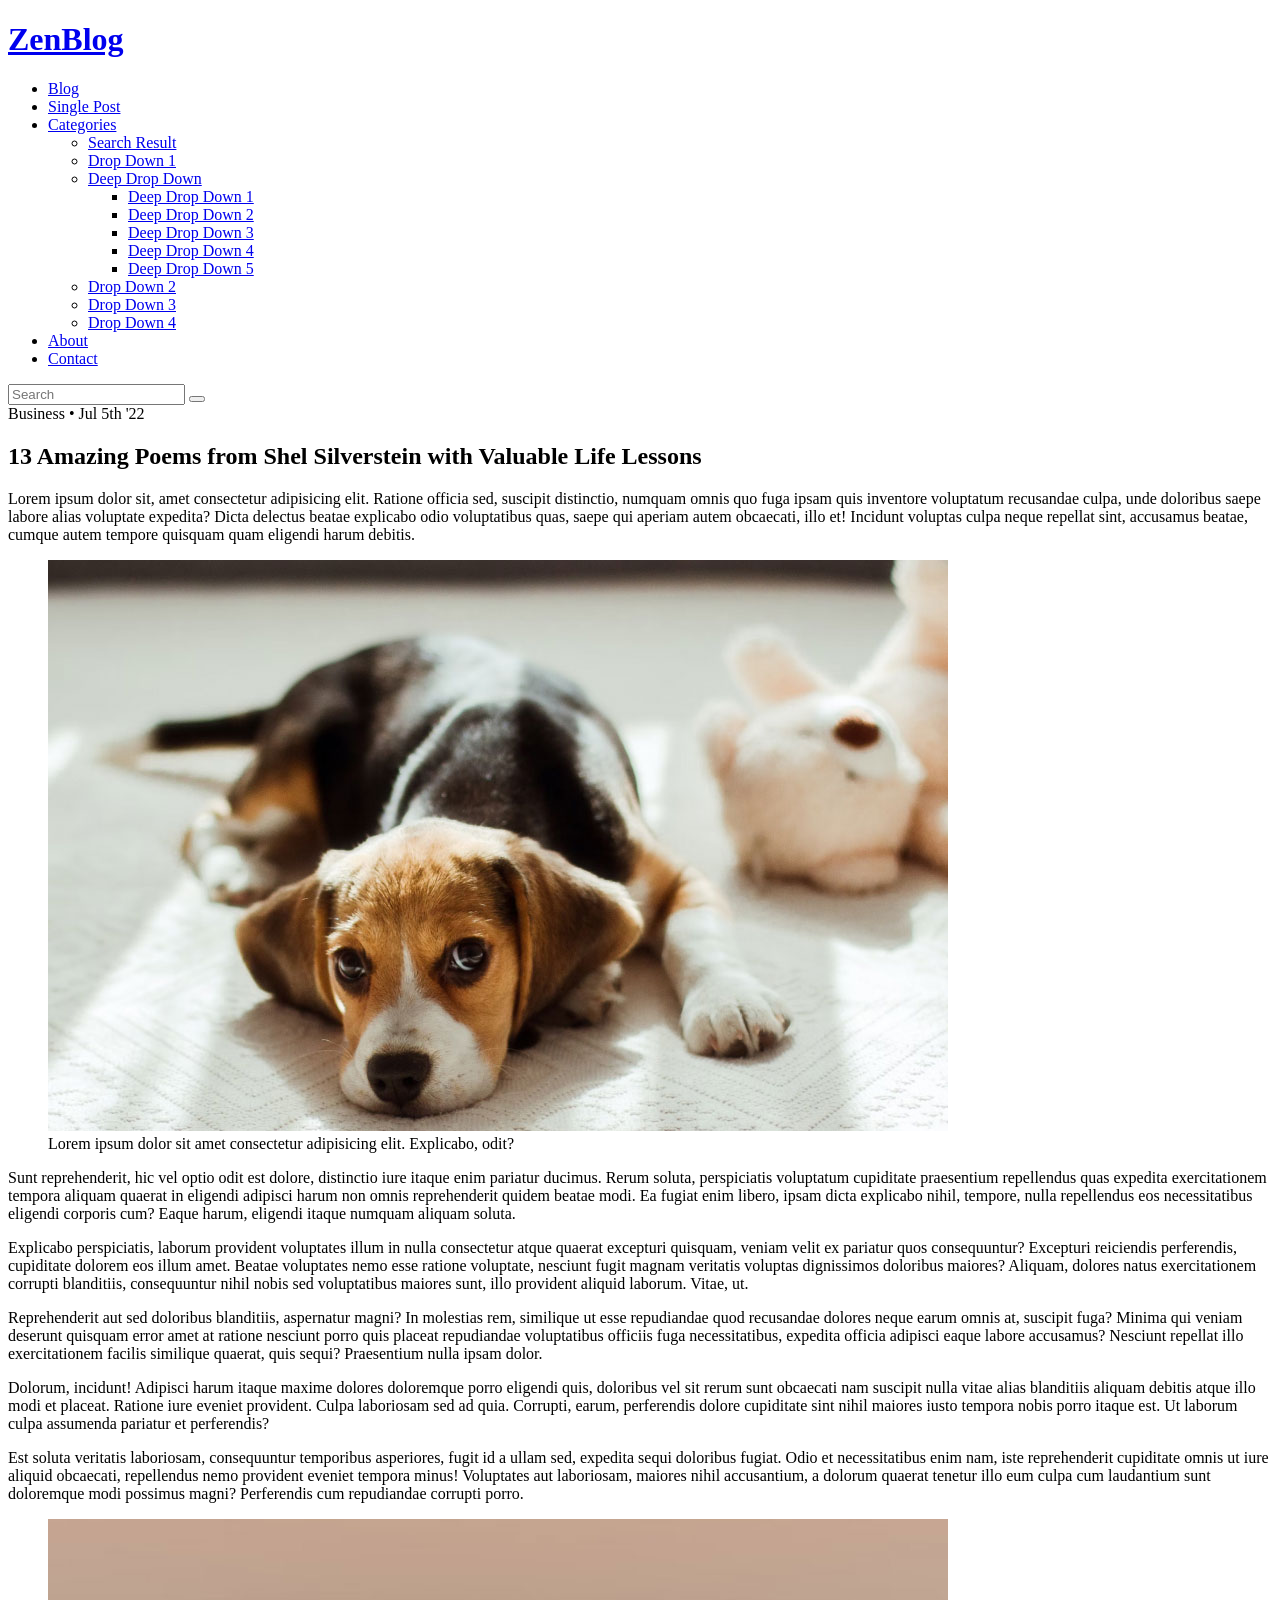
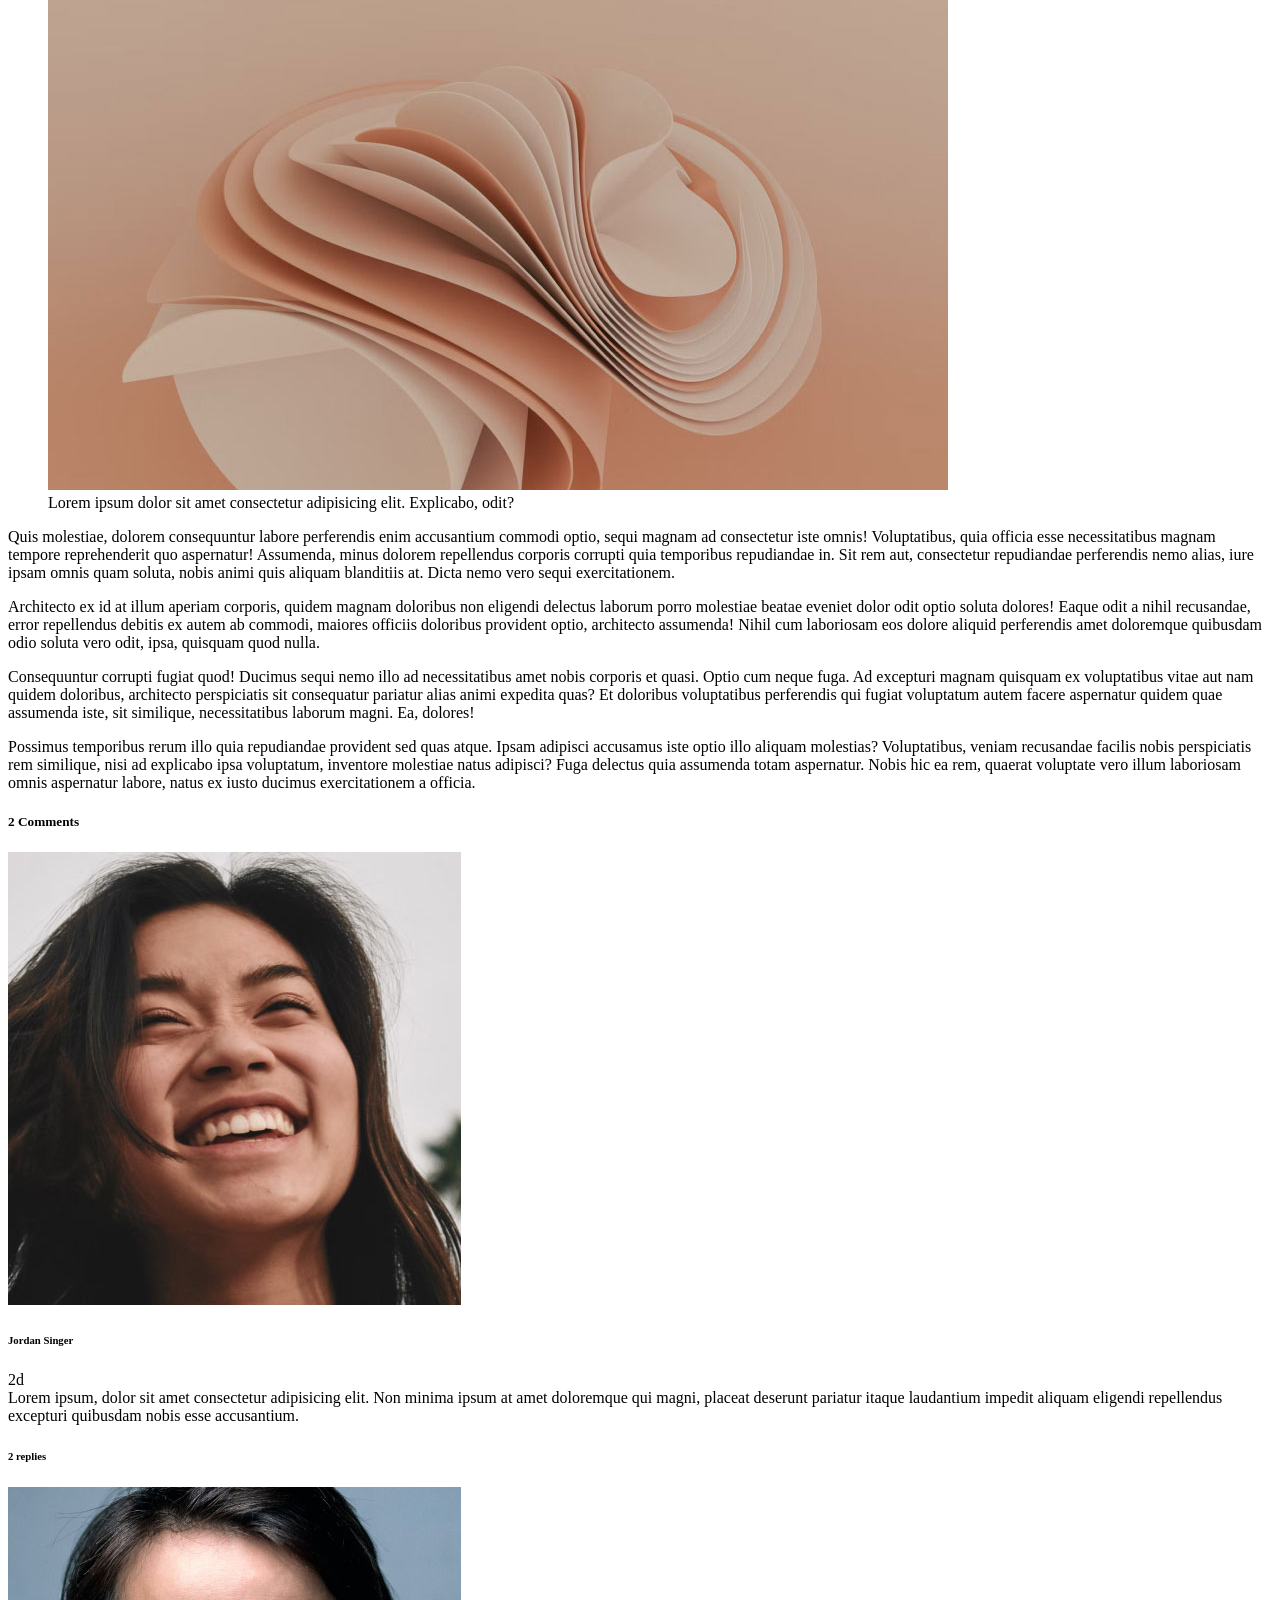
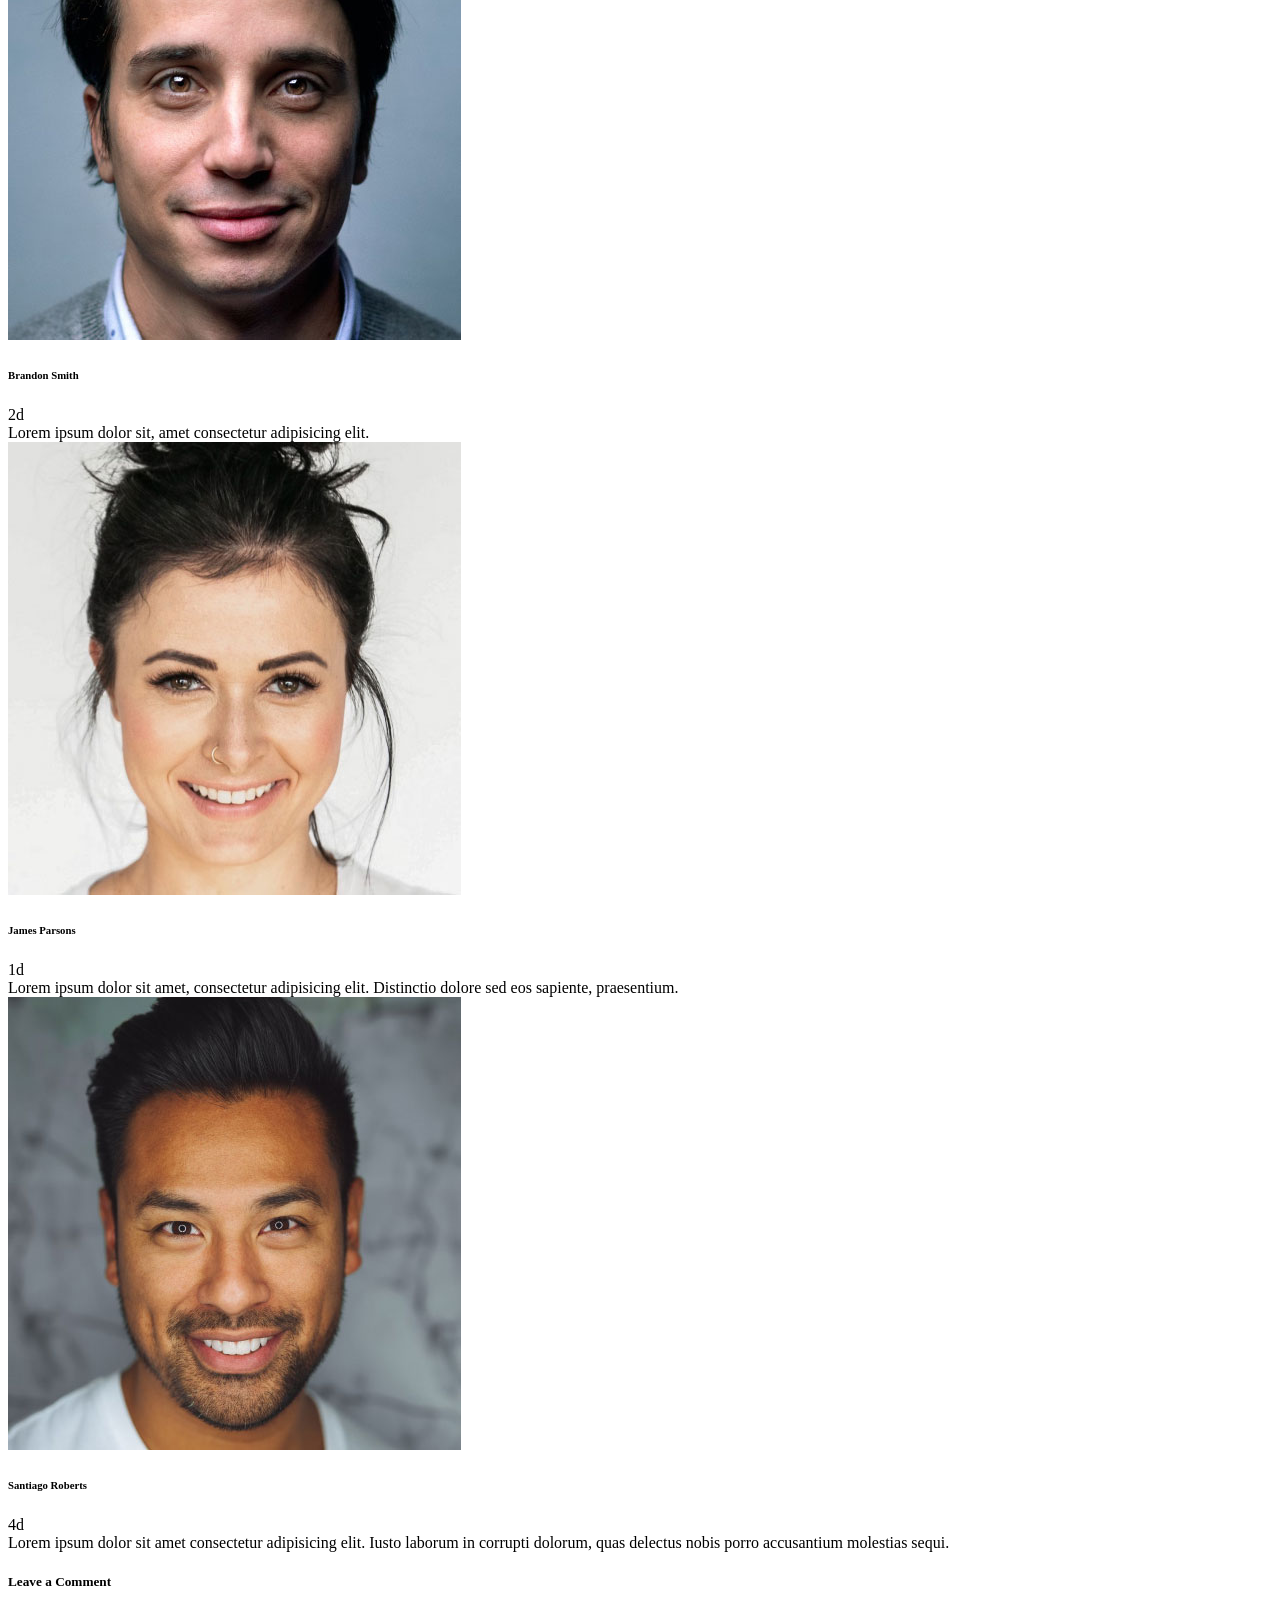
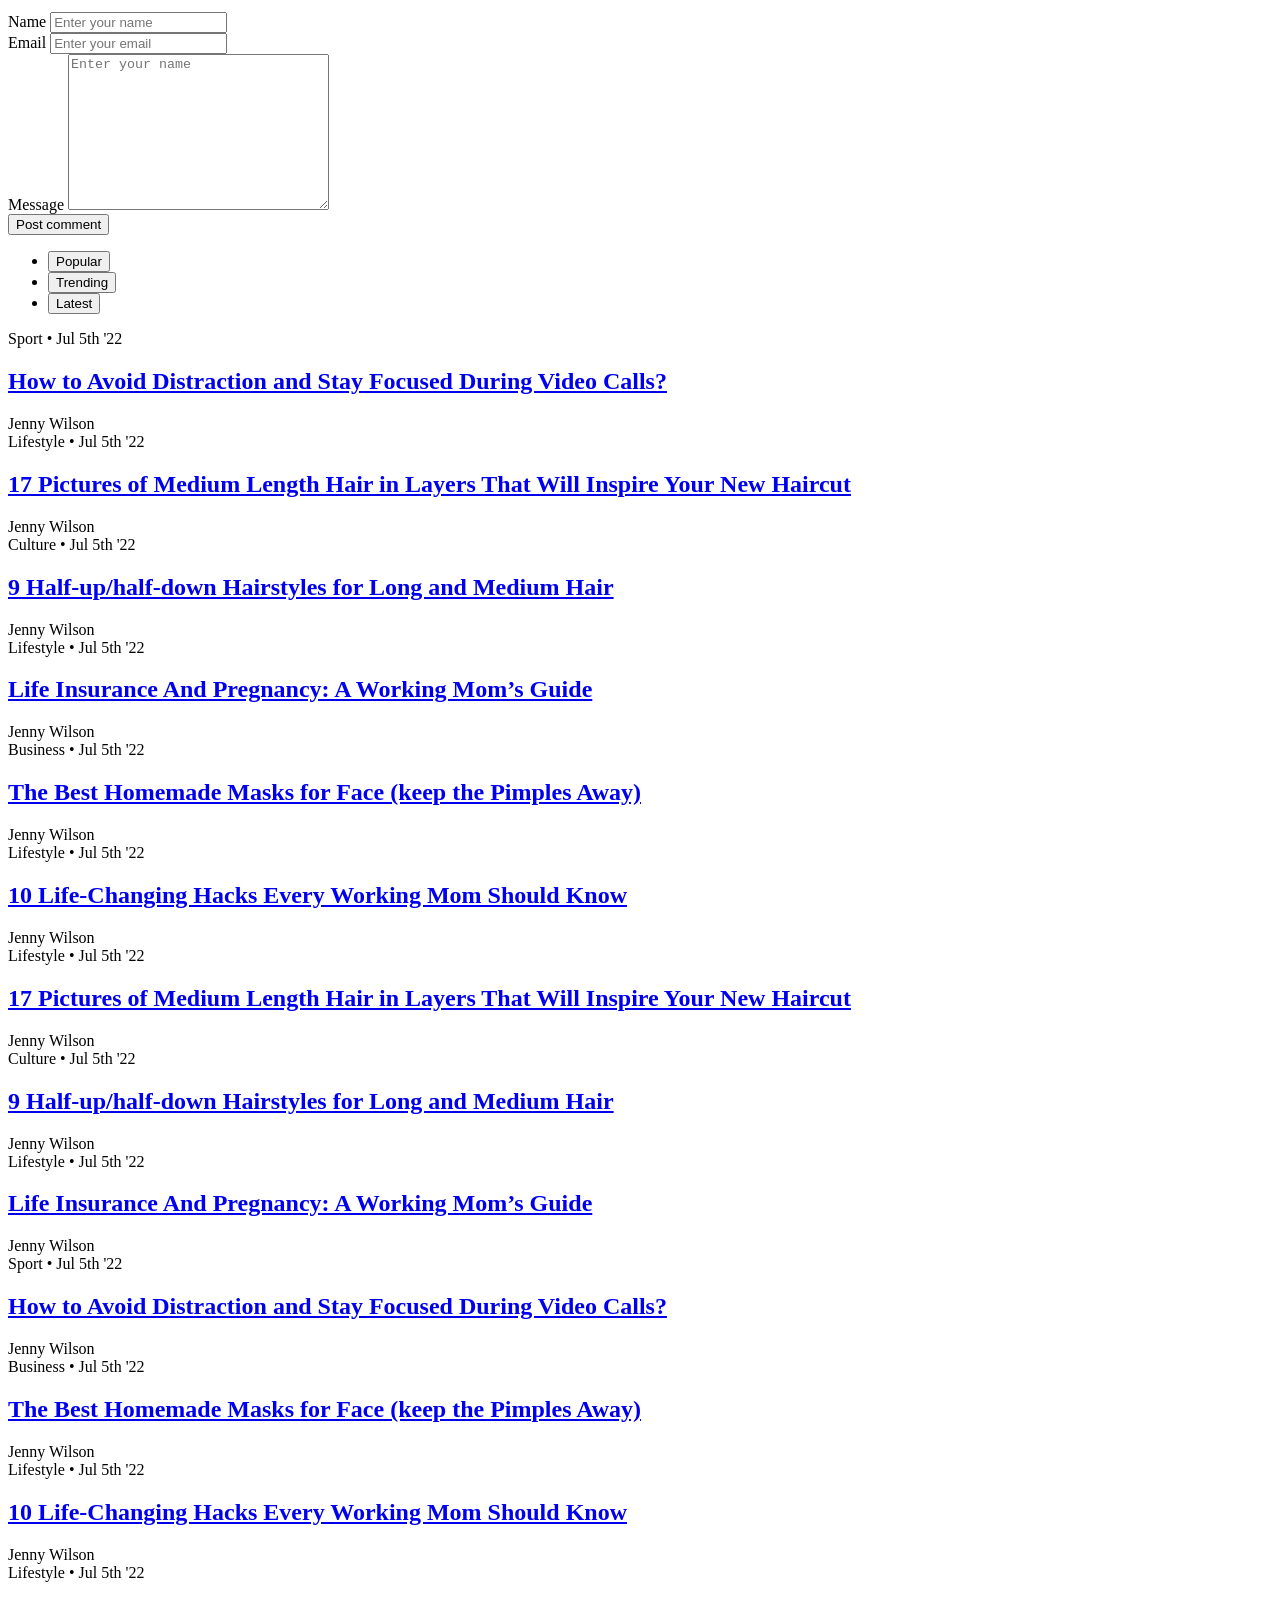
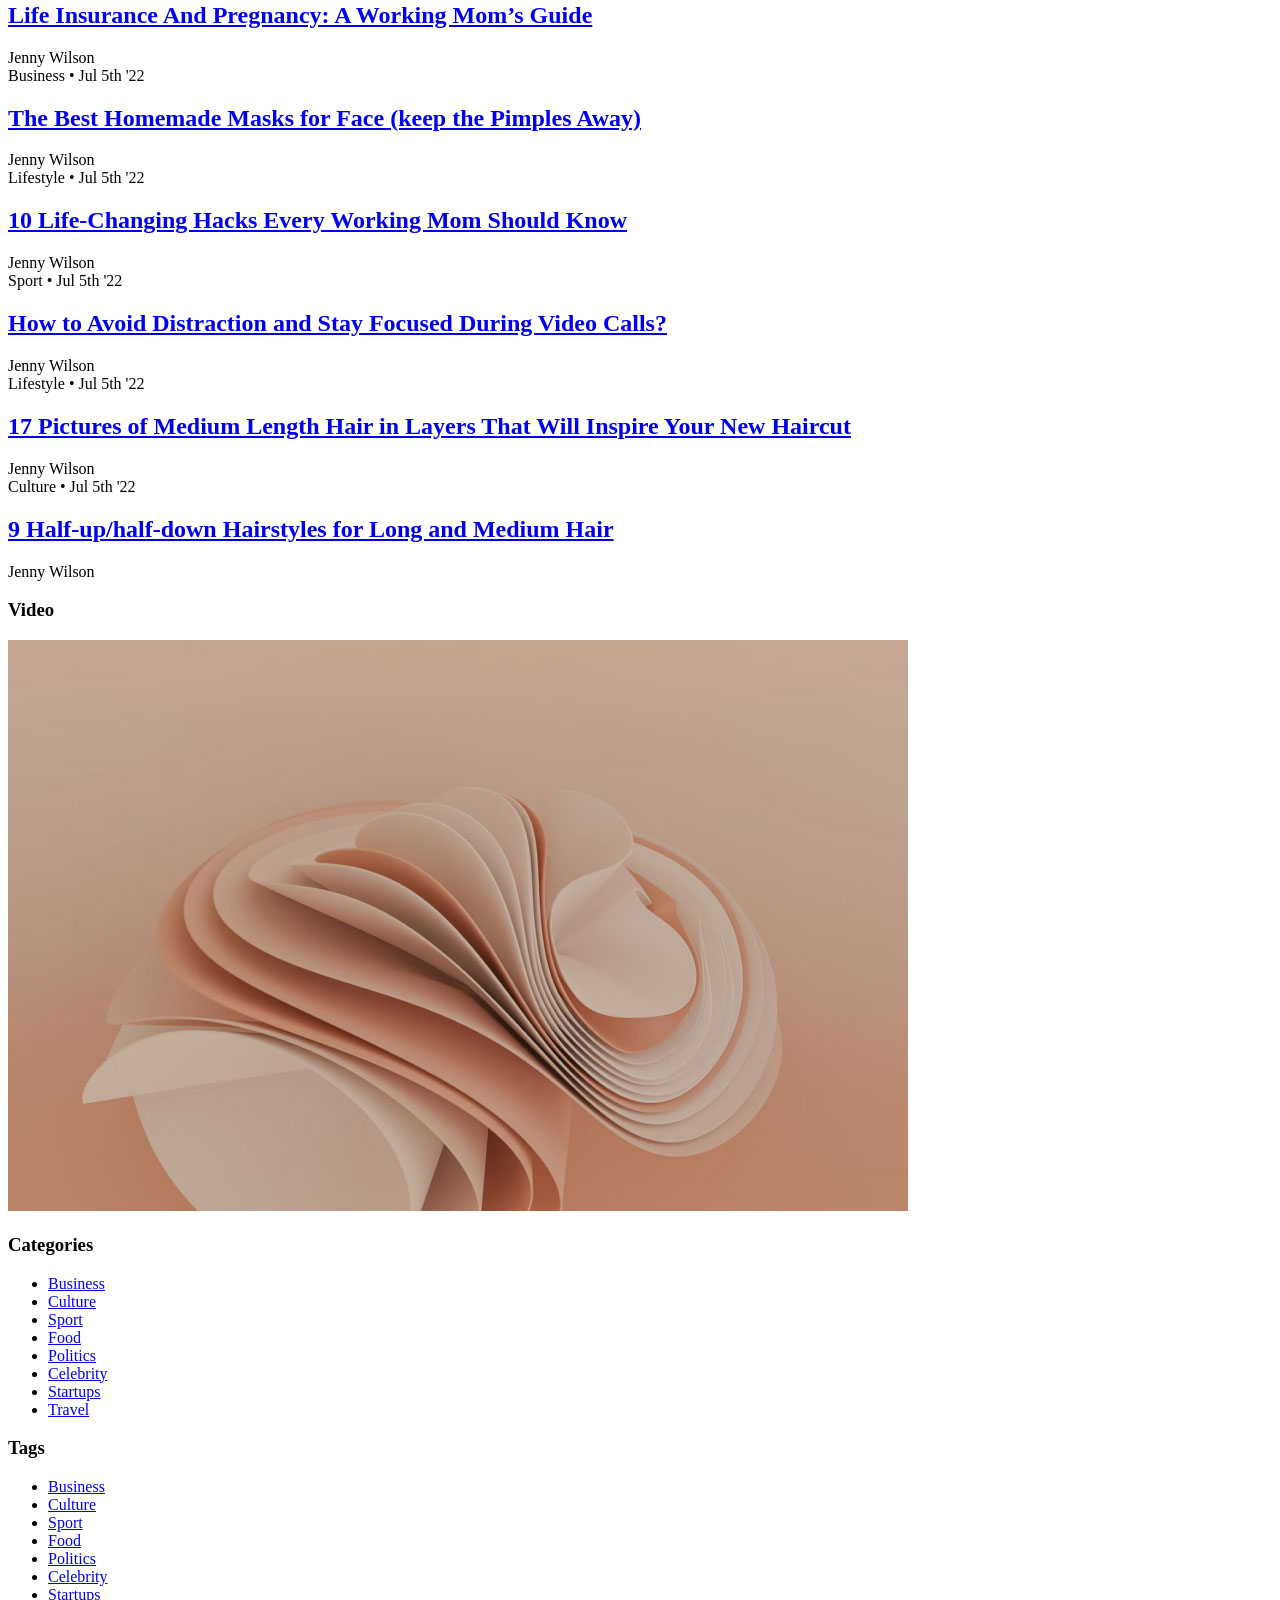
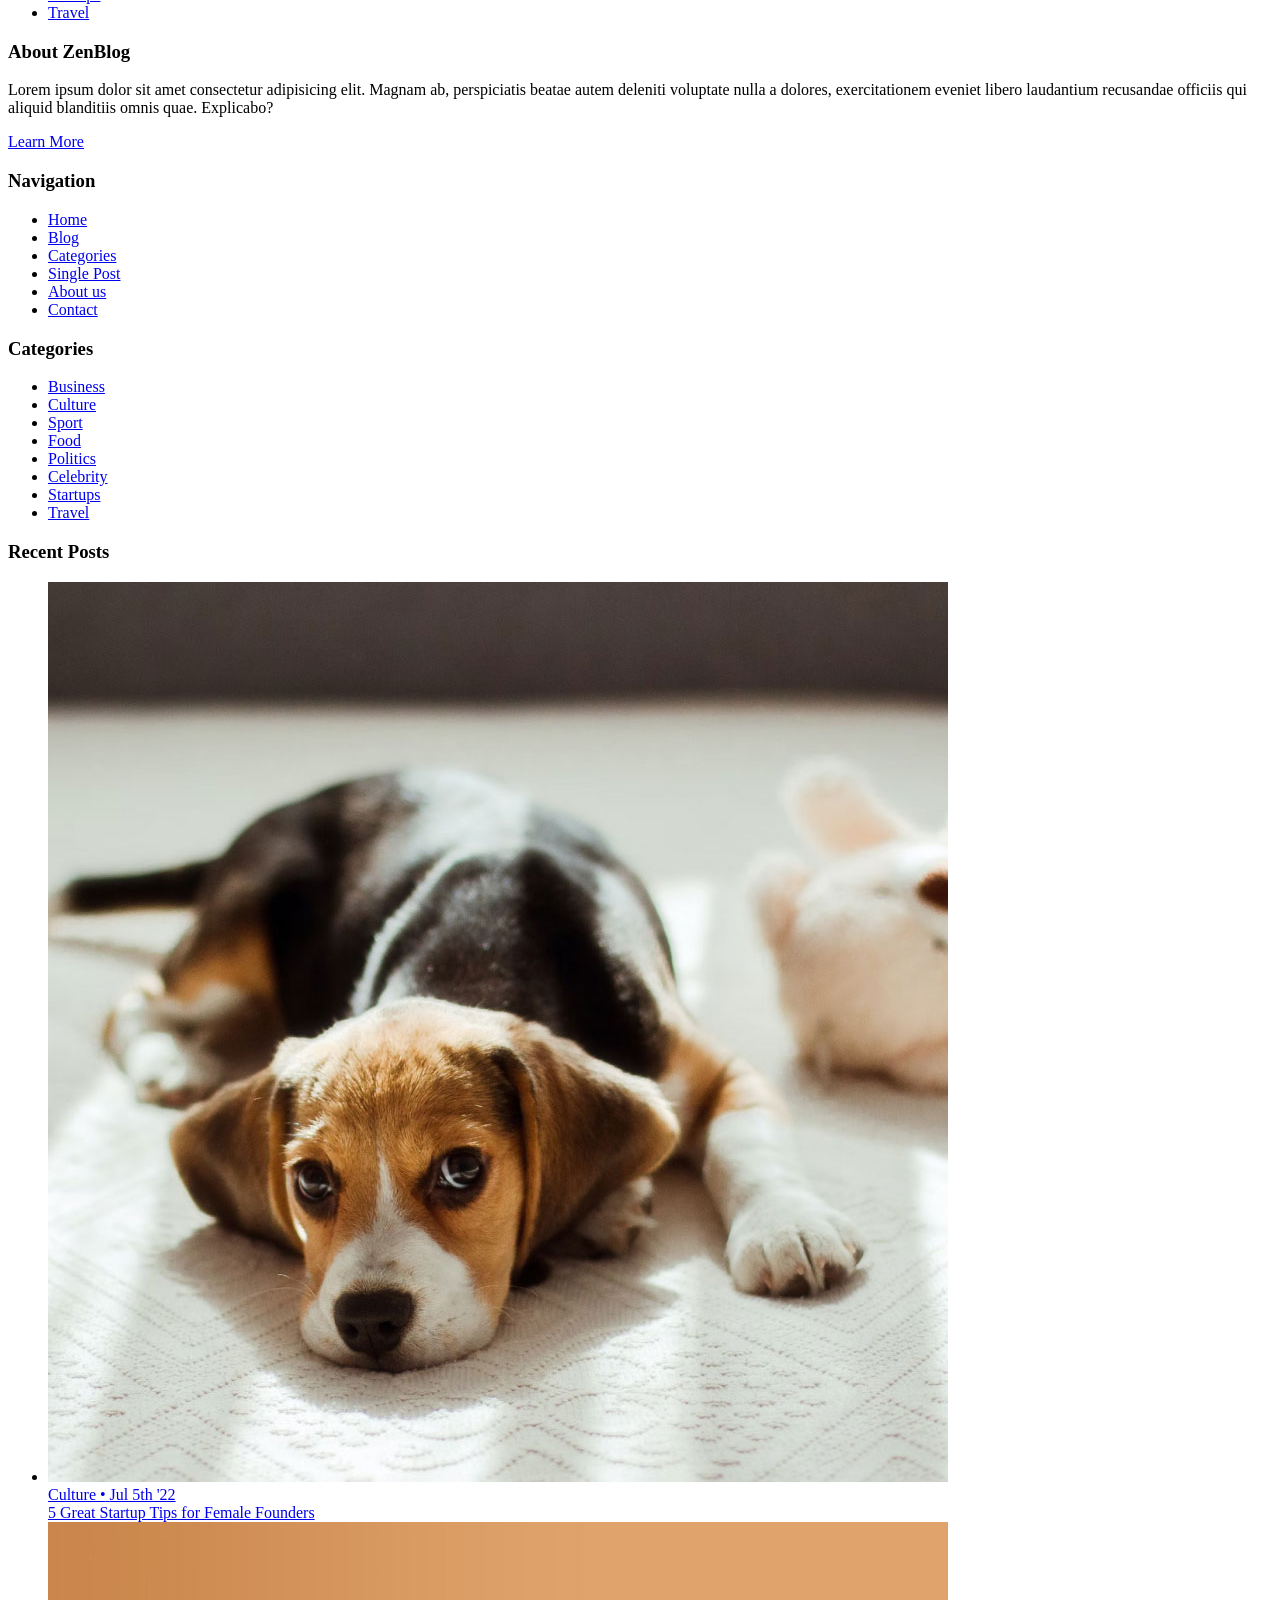
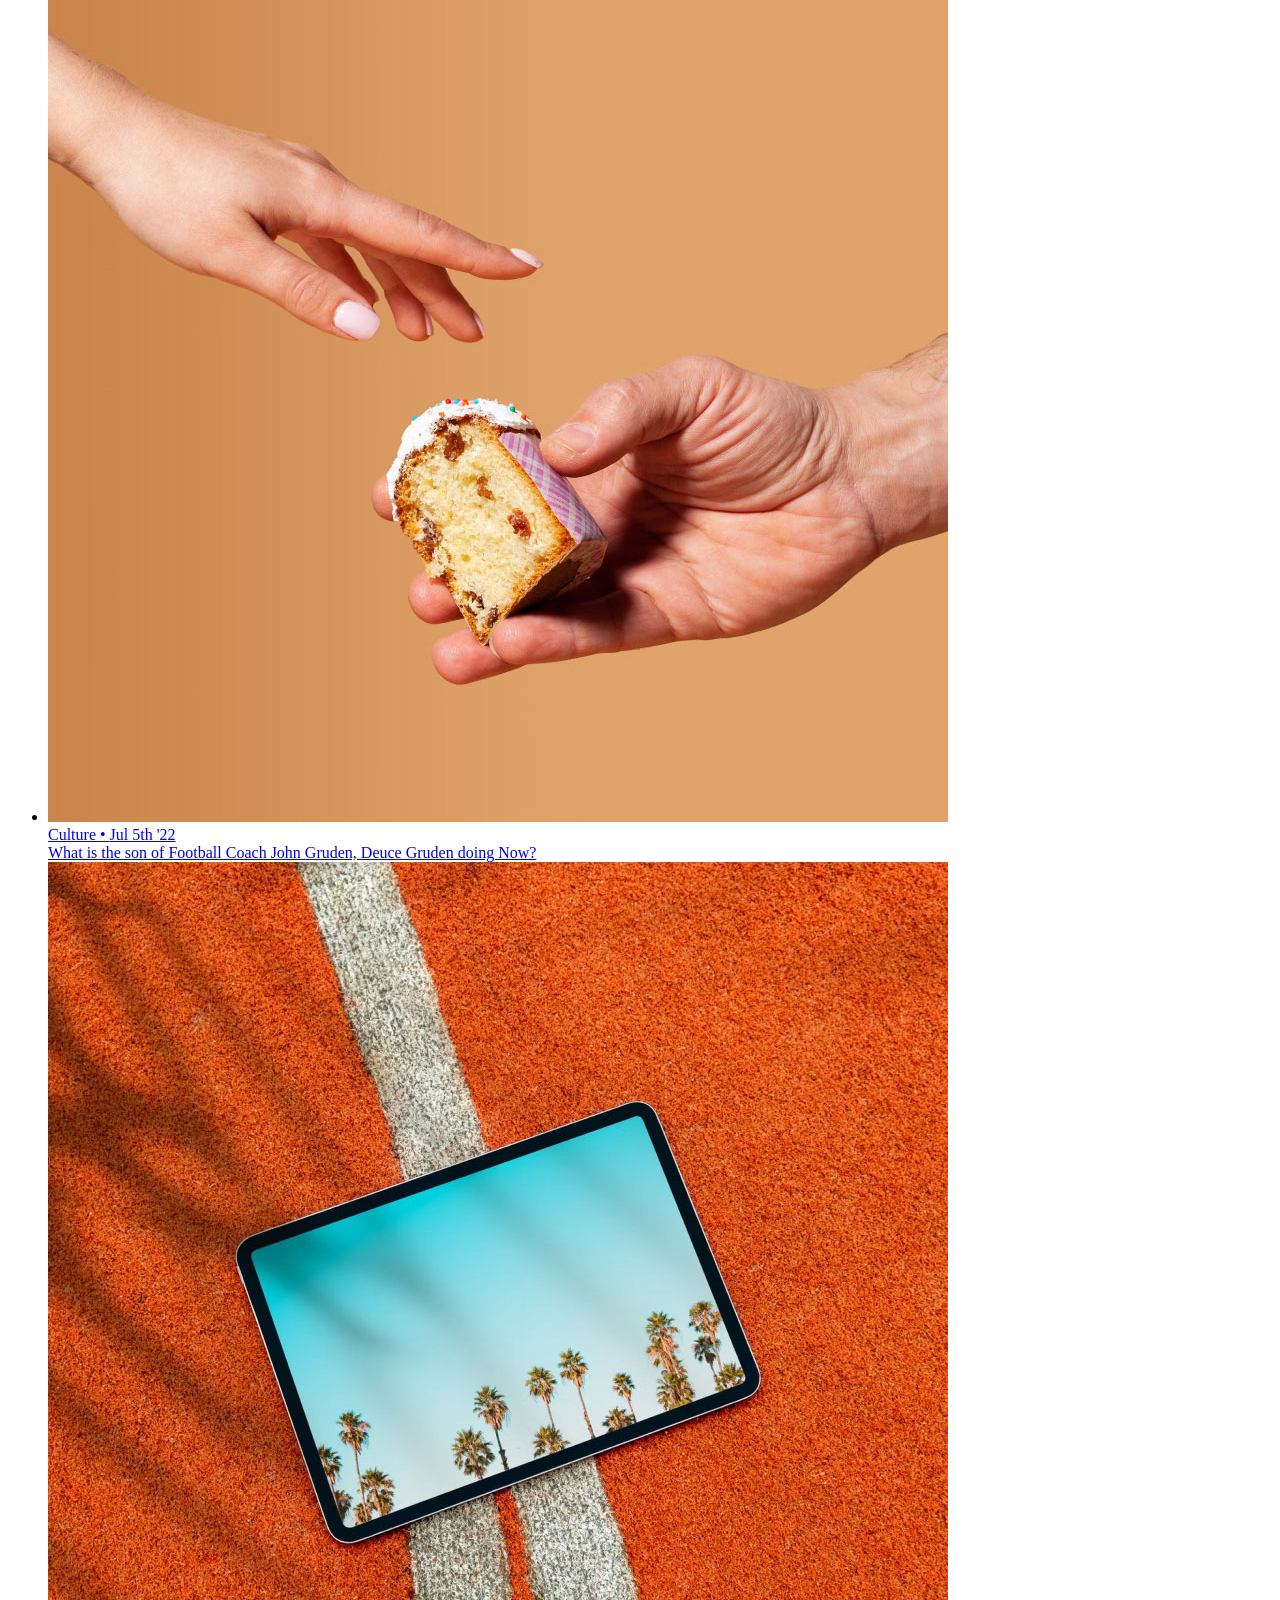
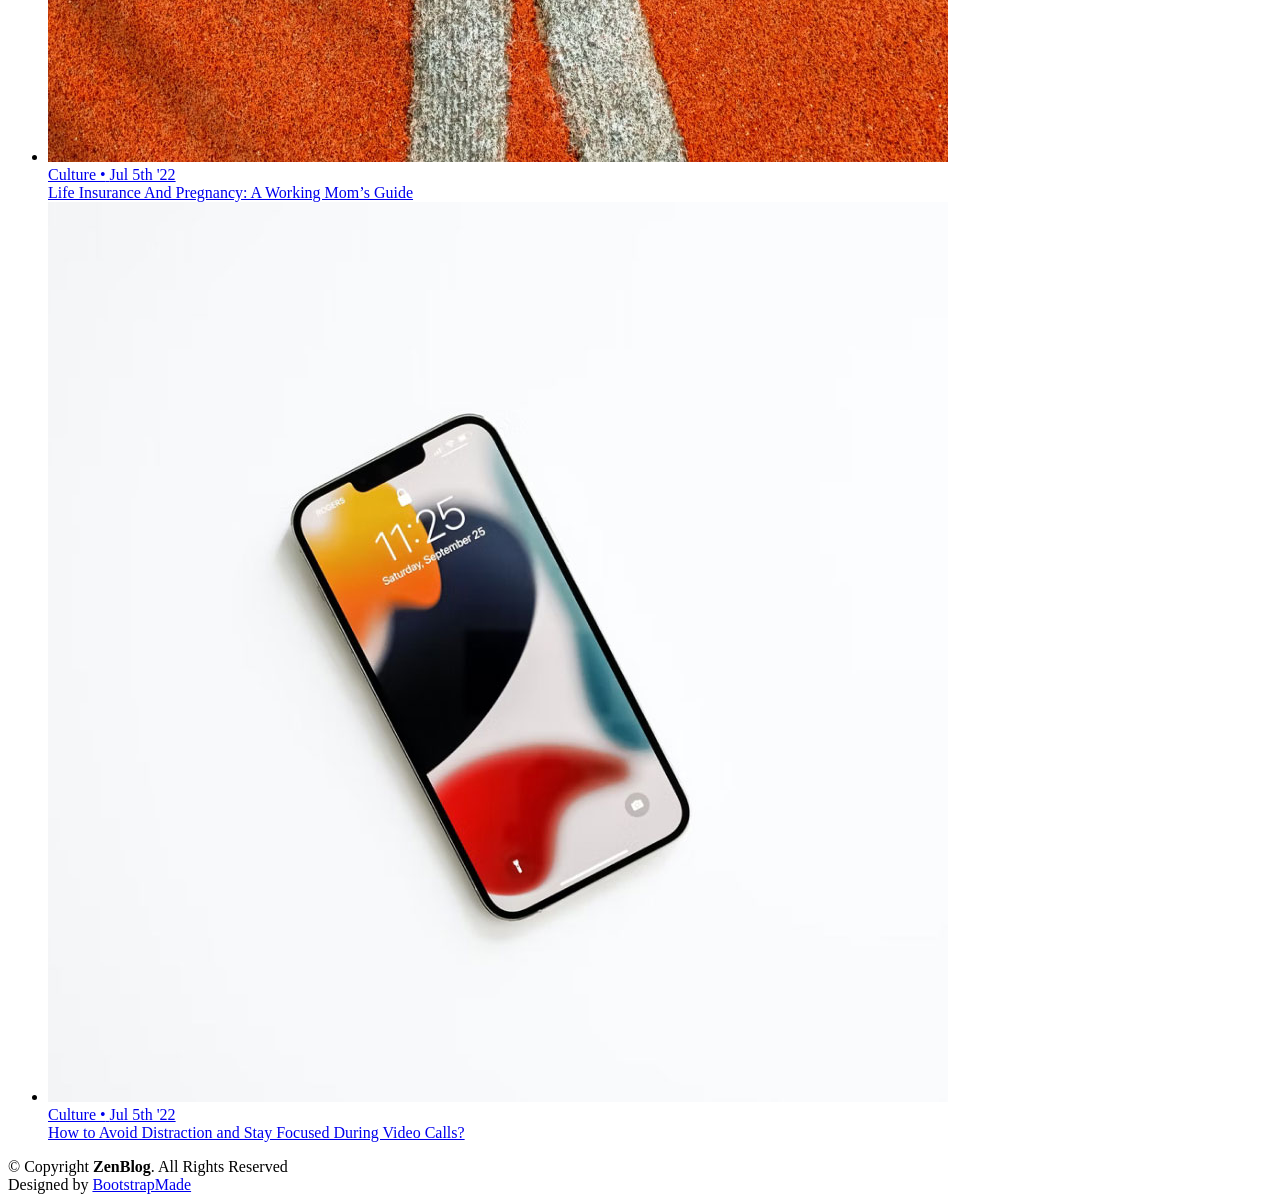
==== commit 0b905106: "the frick" ====
--- a/INTEXII/wwwroot/ZenBlog/single-post.html
+++ b/INTEXII/wwwroot/ZenBlog/single-post.html
@@ -10,8 +10,8 @@
   <meta content="" name="keywords">
 
   <!-- Favicons -->
-  <link href="assets/img/favicon.png" rel="icon">
-  <link href="assets/img/apple-touch-icon.png" rel="apple-touch-icon">
+  <link href="~/ZennBlog/assets/img/favicon.png" rel="icon">
+  <link href="~/ZennBlog/assets/img/apple-touch-icon.png" rel="apple-touch-icon">
 
   <!-- Google Fonts -->
   <link rel="preconnect" href="https://fonts.googleapis.com">
@@ -19,15 +19,15 @@
   <link href="https://fonts.googleapis.com/css2?family=EB+Garamond:wght@400;500&family=Inter:wght@400;500&family=Playfair+Display:ital,wght@0,400;0,700;1,400;1,700&display=swap" rel="stylesheet">
 
   <!-- Vendor CSS Files -->
-  <link href="assets/vendor/bootstrap/css/bootstrap.min.css" rel="stylesheet">
-  <link href="assets/vendor/bootstrap-icons/bootstrap-icons.css" rel="stylesheet">
-  <link href="assets/vendor/swiper/swiper-bundle.min.css" rel="stylesheet">
-  <link href="assets/vendor/glightbox/css/glightbox.min.css" rel="stylesheet">
-  <link href="assets/vendor/aos/aos.css" rel="stylesheet">
+  <link href="~/ZennBlog/assets/vendor/bootstrap/css/bootstrap.min.css" rel="stylesheet">
+  <link href="~/ZennBlog/assets/vendor/bootstrap-icons/bootstrap-icons.css" rel="stylesheet">
+  <link href="~/ZennBlog/assets/vendor/swiper/swiper-bundle.min.css" rel="stylesheet">
+  <link href="~/ZennBlog/assets/vendor/glightbox/css/glightbox.min.css" rel="stylesheet">
+  <link href="~/ZennBlog/assets/vendor/aos/aos.css" rel="stylesheet">
 
   <!-- Template Main CSS Files -->
-  <link href="assets/css/variables.css" rel="stylesheet">
-  <link href="assets/css/main.css" rel="stylesheet">
+  <link href="~/ZennBlog/assets/css/variables.css" rel="stylesheet">
+  <link href="~/ZennBlog/assets/css/main.css" rel="stylesheet">
 
   <!-- =======================================================
   * Template Name: ZenBlog
